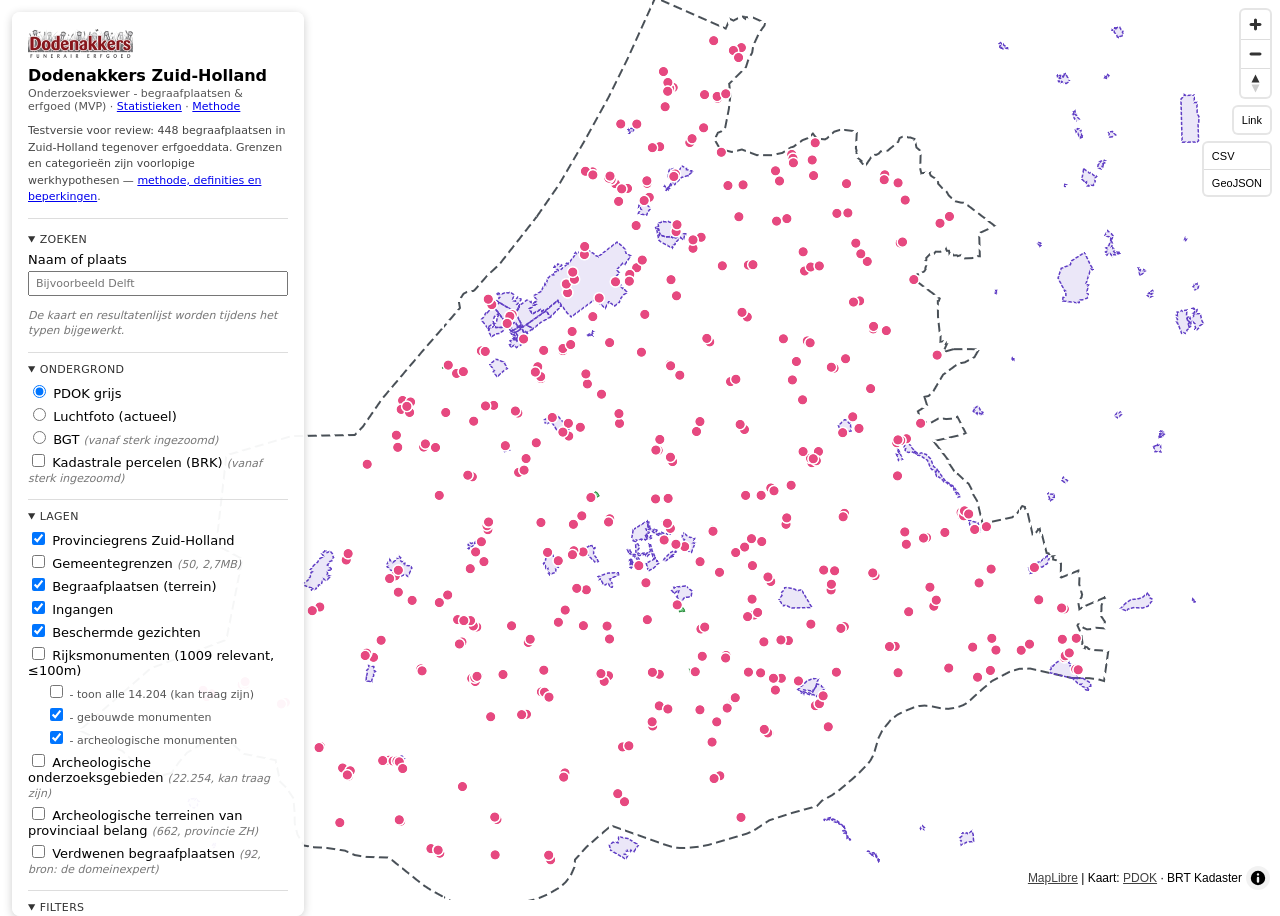
==== src/index.html @ ec0c5bc7 "feat: verbeter security en WCAG 2.1 voor beta" ====
<!DOCTYPE html>
<html lang="nl">
<head>
  <meta charset="utf-8" />
  <title>Dodenakkers Zuid-Holland - onderzoeksviewer</title>
  <meta name="viewport" content="width=device-width, initial-scale=1" />
  <link rel="icon" href="../images/Dodenakkers-logo-68015ff5.webp" type="image/webp" />
  <link rel="stylesheet" href="vendor/maplibre-gl/maplibre-gl.css" />
  <link rel="stylesheet" href="style.css" />
</head>
<body>
  <a class="skip-link" href="#panel">Ga naar het bedieningspaneel</a>
  <div id="map" aria-label="Kaart van begraafplaatsen in Zuid-Holland"></div>

  <button id="panel-toggle" type="button" aria-label="Paneel sluiten" aria-expanded="true">&times;</button>

  <main id="panel" tabindex="-1">
    <div class="brand">
      <img src="../images/Dodenakkers-logo-68015ff5.webp" alt="Dodenakkers" class="logo" />
    </div>
    <h1>Dodenakkers Zuid-Holland</h1>
    <p class="subtitle">Onderzoeksviewer - begraafplaatsen &amp; erfgoed (MVP) &middot; <a href="statistieken.html">Statistieken</a> &middot; <a href="methode.html">Methode</a></p>
    <p class="intro">
      Testversie voor review: 448 begraafplaatsen in Zuid-Holland tegenover erfgoeddata.
      Grenzen en categorieën zijn voorlopige werkhypothesen &mdash;
      <a href="methode.html">methode, definities en beperkingen</a>.
    </p>

    <details class="panel-section" open>
      <summary>Zoeken</summary>
      <label for="search-naam-plaats">Naam of plaats</label>
      <input type="search" id="search-naam-plaats" placeholder="Bijvoorbeeld Delft" aria-describedby="search-help search-count" />
      <p class="hint" id="search-help">De kaart en resultatenlijst worden tijdens het typen bijgewerkt.</p>
      <p class="hint" id="search-count" aria-live="polite" aria-atomic="true"></p>
    </details>

    <details class="panel-section" open>
      <summary>Ondergrond</summary>
      <label><input type="radio" name="basemap" value="grijs" checked /> PDOK grijs</label>
      <label><input type="radio" name="basemap" value="luchtfoto" /> Luchtfoto (actueel)</label>
      <label><input type="radio" name="basemap" value="bgt" /> BGT <span class="hint">(vanaf sterk ingezoomd)</span></label>
      <label><input type="checkbox" id="toggle-brk-percelen" /> Kadastrale percelen (BRK) <span class="hint">(vanaf sterk ingezoomd)</span></label>
    </details>

    <details class="panel-section" open>
      <summary>Lagen</summary>
      <label><input type="checkbox" id="toggle-provinciegrens" checked /> Provinciegrens Zuid-Holland</label>
      <label><input type="checkbox" id="toggle-gemeentegrenzen" /> Gemeentegrenzen <span class="hint">(50, 2,7MB)</span></label>
      <label><input type="checkbox" id="toggle-terrein" checked /> Begraafplaatsen (terrein)</label>
      <label><input type="checkbox" id="toggle-ingangen" checked /> Ingangen</label>
      <label><input type="checkbox" id="toggle-gezichten" checked /> Beschermde gezichten</label>
      <label><input type="checkbox" id="toggle-monumenten" /> Rijksmonumenten <span id="monumenten-count">(relevant)</span></label>
      <label class="sub"><input type="checkbox" id="toggle-monumenten-alle" /> - toon alle 14.204 (kan traag zijn)</label>
      <label class="sub"><input type="checkbox" id="toggle-monumenten-gebouwd" checked /> - gebouwde monumenten</label>
      <label class="sub"><input type="checkbox" id="toggle-monumenten-archeologisch" checked /> - archeologische monumenten</label>
      <label><input type="checkbox" id="toggle-onderzoeksgebieden" /> Archeologische onderzoeksgebieden <span class="hint">(22.254, kan traag zijn)</span></label>
      <label><input type="checkbox" id="toggle-chs-archeologie" /> Archeologische terreinen van provinciaal belang <span class="hint">(662, provincie ZH)</span></label>
      <label><input type="checkbox" id="toggle-verdwenen" /> Verdwenen begraafplaatsen <span class="hint">(92, bron: de domeinexpert)</span></label>
    </details>

    <details class="panel-section" open>
      <summary>Filters</summary>
      <p class="filter-summary" id="filter-summary" aria-live="polite" aria-atomic="true"></p>
      <button type="button" id="filter-reset">Wis filters</button>

      <h3 class="filter-group-heading">Status <span class="hint">(meerdere aanvinken toont ze samen)</span></h3>
      <label><input type="checkbox" id="filter-niet-geruimd" /> Niet-geruimd <span class="count" id="count-filter-niet-geruimd"></span></label>
      <label><input type="checkbox" id="filter-geruimd" /> Geruimd <span class="count" id="count-filter-geruimd"></span></label>

      <h3 class="filter-group-heading">Erfgoedrelatie <span class="hint">(meerdere aanvinken versmalt de selectie)</span></h3>
      <label><input type="checkbox" id="filter-gezicht" /> Binnen/overlapt beschermd gezicht <span class="count" id="count-filter-gezicht"></span></label>
      <label><input type="checkbox" id="filter-archeologie" /> Overlapt archeologisch rijksmonument <span class="count" id="count-filter-archeologie"></span></label>
      <label><input type="checkbox" id="filter-rijksmonument" /> Rijksmonument op/nabij terrein <span class="count" id="count-filter-rijksmonument"></span></label>
      <div class="threshold-row">
        <input type="range" id="rm-threshold" min="0" max="2" step="1" value="2" aria-label="Drempelafstand rijksmonument-filter" />
        <span id="rm-threshold-label">&le;100m</span>
      </div>
      <p class="hint threshold-hint">"Annex (grenst aan)" betekent grenscontact, ongeacht deze drempel &mdash; de drempel bepaalt alleen tot hoever losstaande (niet-rakende) monumenten worden meegeteld.</p>
    </details>

    <details class="panel-section">
      <summary>Rijksmonument: oorspr. functie</summary>
      <label for="functie-search">Zoek oorspronkelijke functie</label>
      <input type="search" id="functie-search" placeholder="Bijvoorbeeld kerk of hek" />
      <label for="functie-select">Oorspronkelijke functies</label>
      <select id="functie-select" multiple size="8" aria-describedby="functie-help"></select>
      <p class="hint" id="functie-help">Je kunt meer opties kiezen met Ctrl of Command.</p>
      <button type="button" id="functie-clear">Wis selectie</button>
    </details>

    <details class="panel-section" id="toegankelijke-resultaten">
      <summary>Resultatenlijst</summary>
      <p class="hint">Toetsenbordalternatief voor de objecten op de kaart. De lijst volgt jouw zoekopdracht en filters.</p>
      <ol id="resultatenlijst"></ol>
    </details>

    <details class="panel-section">
      <summary>Legenda</summary>
      <div class="legend-item" data-layer="toggle-provinciegrens"><span class="swatch outline swatch-provincie"></span> Provinciegrens Zuid-Holland</div>
      <div class="legend-item" data-layer="toggle-gemeentegrenzen"><span class="swatch outline swatch-gemeente"></span> Gemeentegrenzen</div>
      <div class="legend-item" data-layer="toggle-terrein"><span class="swatch swatch-niet-geruimd"></span> Niet-geruimd</div>
      <div class="legend-item" data-layer="toggle-terrein"><span class="swatch swatch-geruimd"></span> Geruimd</div>
      <div class="legend-item" data-layer="toggle-ingangen"><span class="swatch dot swatch-ingang"></span> Ingang</div>
      <div class="legend-item" data-layer="toggle-gezichten"><span class="swatch outline swatch-gezicht"></span> Beschermd gezicht</div>
      <div class="legend-item" data-layer="toggle-monumenten-gebouwd" data-parent="toggle-monumenten"><span class="swatch dot swatch-monument-gebouwd"></span> Rijksmonument (gebouwd, punt)</div>
      <div class="legend-item" data-layer="toggle-monumenten-archeologisch" data-parent="toggle-monumenten"><span class="swatch swatch-monument-archeologisch"></span> Rijksmonument (archeologisch, vlak/punt)</div>
      <div class="legend-item" data-layer="toggle-onderzoeksgebieden"><span class="swatch swatch-onderzoeksgebied"></span> Archeologisch onderzoeksgebied</div>
      <div class="legend-item" data-layer="toggle-chs-archeologie"><span class="swatch swatch-chs"></span> Archeologisch terrein van provinciaal belang</div>
      <div class="legend-item" data-layer="toggle-verdwenen"><span class="swatch dot swatch-verdwenen"></span> Verdwenen begraafplaats</div>
      <p class="hint">Vervaagde items staan uit &mdash; vink de bijbehorende laag aan onder "Lagen" om ze te tonen.</p>
      <p class="hint">BGT en kadastrale percelen (BRK) tonen pas beeld vanaf sterk ingezoomd (straat-/pandniveau) &mdash; op provincie- of stadsschaal geeft PDOK daar bewust een lege tegel voor terug, geen storing.</p>
    </details>

    <p id="status" role="status" aria-live="polite" aria-atomic="true">Data laden…</p>
  </main>

  <script src="vendor/maplibre-gl/maplibre-gl.js"></script>
  <script src="app.js"></script>
</body>
</html>
---- src/vendor/maplibre-gl/maplibre-gl.css ----
.maplibregl-map{font:12px/20px Helvetica Neue,Arial,Helvetica,sans-serif;overflow:hidden;position:relative;-webkit-tap-highlight-color:rgb(0 0 0/0)}.maplibregl-canvas{left:0;position:absolute;top:0}.maplibregl-map:fullscreen{height:100%;width:100%}.maplibregl-ctrl-group button.maplibregl-ctrl-compass{touch-action:none}.maplibregl-canvas-container.maplibregl-interactive,.maplibregl-ctrl-group button.maplibregl-ctrl-compass{cursor:grab;-webkit-user-select:none;-moz-user-select:none;user-select:none}.maplibregl-canvas-container.maplibregl-interactive.maplibregl-track-pointer{cursor:pointer}.maplibregl-canvas-container.maplibregl-interactive:active,.maplibregl-ctrl-group button.maplibregl-ctrl-compass:active{cursor:grabbing}.maplibregl-canvas-container.maplibregl-touch-zoom-rotate,.maplibregl-canvas-container.maplibregl-touch-zoom-rotate .maplibregl-canvas{touch-action:pan-x pan-y}.maplibregl-canvas-container.maplibregl-touch-drag-pan,.maplibregl-canvas-container.maplibregl-touch-drag-pan .maplibregl-canvas{touch-action:pinch-zoom}.maplibregl-canvas-container.maplibregl-touch-zoom-rotate.maplibregl-touch-drag-pan,.maplibregl-canvas-container.maplibregl-touch-zoom-rotate.maplibregl-touch-drag-pan .maplibregl-canvas{touch-action:none}.maplibregl-canvas-container.maplibregl-touch-drag-pan.maplibregl-cooperative-gestures,.maplibregl-canvas-container.maplibregl-touch-drag-pan.maplibregl-cooperative-gestures .maplibregl-canvas{touch-action:pan-x pan-y}.maplibregl-ctrl-bottom-left,.maplibregl-ctrl-bottom-right,.maplibregl-ctrl-top-left,.maplibregl-ctrl-top-right{pointer-events:none;position:absolute;z-index:2}.maplibregl-ctrl-top-left{left:0;top:0}.maplibregl-ctrl-top-right{right:0;top:0}.maplibregl-ctrl-bottom-left{bottom:0;left:0}.maplibregl-ctrl-bottom-right{bottom:0;right:0}.maplibregl-ctrl{clear:both;pointer-events:auto;transform:translate(0)}.maplibregl-ctrl-top-left .maplibregl-ctrl{float:left;margin:10px 0 0 10px}.maplibregl-ctrl-top-right .maplibregl-ctrl{float:right;margin:10px 10px 0 0}.maplibregl-ctrl-bottom-left .maplibregl-ctrl{float:left;margin:0 0 10px 10px}.maplibregl-ctrl-bottom-right .maplibregl-ctrl{float:right;margin:0 10px 10px 0}.maplibregl-ctrl-group{background:#fff;border-radius:4px}.maplibregl-ctrl-group:not(:empty){box-shadow:0 0 0 2px rgba(0,0,0,.1)}@media (forced-colors:active){.maplibregl-ctrl-group:not(:empty){box-shadow:0 0 0 2px ButtonText}}.maplibregl-ctrl-group button{background-color:transparent;border:0;box-sizing:border-box;cursor:pointer;display:block;height:29px;outline:none;padding:0;width:29px}.maplibregl-ctrl-group button+button{border-top:1px solid #ddd}.maplibregl-ctrl button .maplibregl-ctrl-icon{background-position:50%;background-repeat:no-repeat;display:block;height:100%;width:100%}@media (forced-colors:active){.maplibregl-ctrl-icon{background-color:transparent}.maplibregl-ctrl-group button+button{border-top:1px solid ButtonText}}.maplibregl-ctrl button::-moz-focus-inner{border:0;padding:0}.maplibregl-ctrl-attrib-button:focus,.maplibregl-ctrl-group button:focus{box-shadow:0 0 2px 2px #0096ff}.maplibregl-ctrl button:disabled{cursor:not-allowed}.maplibregl-ctrl button:disabled .maplibregl-ctrl-icon{opacity:.25}.maplibregl-ctrl button:not(:disabled):hover{background-color:rgb(0 0 0/5%)}.maplibregl-ctrl-group button:focus:focus-visible{box-shadow:0 0 2px 2px #0096ff}.maplibregl-ctrl-group button:focus:not(:focus-visible){box-shadow:none}.maplibregl-ctrl-group button:focus:first-child{border-radius:4px 4px 0 0}.maplibregl-ctrl-group button:focus:last-child{border-radius:0 0 4px 4px}.maplibregl-ctrl-group button:focus:only-child{border-radius:inherit}.maplibregl-ctrl button.maplibregl-ctrl-zoom-out .maplibregl-ctrl-icon{background-image:url("data:image/svg+xml;charset=utf-8,%3Csvg xmlns='http://www.w3.org/2000/svg' width='29' height='29' fill='%23333' viewBox='0 0 29 29'%3E%3Cpath d='M10 13c-.75 0-1.5.75-1.5 1.5S9.25 16 10 16h9c.75 0 1.5-.75 1.5-1.5S19.75 13 19 13z'/%3E%3C/svg%3E")}.maplibregl-ctrl button.maplibregl-ctrl-zoom-in .maplibregl-ctrl-icon{background-image:url("data:image/svg+xml;charset=utf-8,%3Csvg xmlns='http://www.w3.org/2000/svg' width='29' height='29' fill='%23333' viewBox='0 0 29 29'%3E%3Cpath d='M14.5 8.5c-.75 0-1.5.75-1.5 1.5v3h-3c-.75 0-1.5.75-1.5 1.5S9.25 16 10 16h3v3c0 .75.75 1.5 1.5 1.5S16 19.75 16 19v-3h3c.75 0 1.5-.75 1.5-1.5S19.75 13 19 13h-3v-3c0-.75-.75-1.5-1.5-1.5'/%3E%3C/svg%3E")}@media (forced-colors:active){.maplibregl-ctrl button.maplibregl-ctrl-zoom-out .maplibregl-ctrl-icon{background-image:url("data:image/svg+xml;charset=utf-8,%3Csvg xmlns='http://www.w3.org/2000/svg' width='29' height='29' fill='%23fff' viewBox='0 0 29 29'%3E%3Cpath d='M10 13c-.75 0-1.5.75-1.5 1.5S9.25 16 10 16h9c.75 0 1.5-.75 1.5-1.5S19.75 13 19 13z'/%3E%3C/svg%3E")}.maplibregl-ctrl button.maplibregl-ctrl-zoom-in .maplibregl-ctrl-icon{background-image:url("data:image/svg+xml;charset=utf-8,%3Csvg xmlns='http://www.w3.org/2000/svg' width='29' height='29' fill='%23fff' viewBox='0 0 29 29'%3E%3Cpath d='M14.5 8.5c-.75 0-1.5.75-1.5 1.5v3h-3c-.75 0-1.5.75-1.5 1.5S9.25 16 10 16h3v3c0 .75.75 1.5 1.5 1.5S16 19.75 16 19v-3h3c.75 0 1.5-.75 1.5-1.5S19.75 13 19 13h-3v-3c0-.75-.75-1.5-1.5-1.5'/%3E%3C/svg%3E")}}@media (forced-colors:active) and (prefers-color-scheme:light){.maplibregl-ctrl button.maplibregl-ctrl-zoom-out .maplibregl-ctrl-icon{background-image:url("data:image/svg+xml;charset=utf-8,%3Csvg xmlns='http://www.w3.org/2000/svg' width='29' height='29' viewBox='0 0 29 29'%3E%3Cpath d='M10 13c-.75 0-1.5.75-1.5 1.5S9.25 16 10 16h9c.75 0 1.5-.75 1.5-1.5S19.75 13 19 13z'/%3E%3C/svg%3E")}.maplibregl-ctrl button.maplibregl-ctrl-zoom-in .maplibregl-ctrl-icon{background-image:url("data:image/svg+xml;charset=utf-8,%3Csvg xmlns='http://www.w3.org/2000/svg' width='29' height='29' viewBox='0 0 29 29'%3E%3Cpath d='M14.5 8.5c-.75 0-1.5.75-1.5 1.5v3h-3c-.75 0-1.5.75-1.5 1.5S9.25 16 10 16h3v3c0 .75.75 1.5 1.5 1.5S16 19.75 16 19v-3h3c.75 0 1.5-.75 1.5-1.5S19.75 13 19 13h-3v-3c0-.75-.75-1.5-1.5-1.5'/%3E%3C/svg%3E")}}.maplibregl-ctrl button.maplibregl-ctrl-fullscreen .maplibregl-ctrl-icon{background-image:url("data:image/svg+xml;charset=utf-8,%3Csvg xmlns='http://www.w3.org/2000/svg' width='29' height='29' fill='%23333' viewBox='0 0 29 29'%3E%3Cpath d='M24 16v5.5c0 1.75-.75 2.5-2.5 2.5H16v-1l3-1.5-4-5.5 1-1 5.5 4 1.5-3zM6 16l1.5 3 5.5-4 1 1-4 5.5 3 1.5v1H7.5C5.75 24 5 23.25 5 21.5V16zm7-11v1l-3 1.5 4 5.5-1 1-5.5-4L6 13H5V7.5C5 5.75 5.75 5 7.5 5zm11 2.5c0-1.75-.75-2.5-2.5-2.5H16v1l3 1.5-4 5.5 1 1 5.5-4 1.5 3h1z'/%3E%3C/svg%3E")}.maplibregl-ctrl button.maplibregl-ctrl-shrink .maplibregl-ctrl-icon{background-image:url("data:image/svg+xml;charset=utf-8,%3Csvg xmlns='http://www.w3.org/2000/svg' width='29' height='29' viewBox='0 0 29 29'%3E%3Cpath d='M18.5 16c-1.75 0-2.5.75-2.5 2.5V24h1l1.5-3 5.5 4 1-1-4-5.5 3-1.5v-1zM13 18.5c0-1.75-.75-2.5-2.5-2.5H5v1l3 1.5L4 24l1 1 5.5-4 1.5 3h1zm3-8c0 1.75.75 2.5 2.5 2.5H24v-1l-3-1.5L25 5l-1-1-5.5 4L17 5h-1zM10.5 13c1.75 0 2.5-.75 2.5-2.5V5h-1l-1.5 3L5 4 4 5l4 5.5L5 12v1z'/%3E%3C/svg%3E")}@media (forced-colors:active){.maplibregl-ctrl button.maplibregl-ctrl-fullscreen .maplibregl-ctrl-icon{background-image:url("data:image/svg+xml;charset=utf-8,%3Csvg xmlns='http://www.w3.org/2000/svg' width='29' height='29' fill='%23fff' viewBox='0 0 29 29'%3E%3Cpath d='M24 16v5.5c0 1.75-.75 2.5-2.5 2.5H16v-1l3-1.5-4-5.5 1-1 5.5 4 1.5-3zM6 16l1.5 3 5.5-4 1 1-4 5.5 3 1.5v1H7.5C5.75 24 5 23.25 5 21.5V16zm7-11v1l-3 1.5 4 5.5-1 1-5.5-4L6 13H5V7.5C5 5.75 5.75 5 7.5 5zm11 2.5c0-1.75-.75-2.5-2.5-2.5H16v1l3 1.5-4 5.5 1 1 5.5-4 1.5 3h1z'/%3E%3C/svg%3E")}.maplibregl-ctrl button.maplibregl-ctrl-shrink .maplibregl-ctrl-icon{background-image:url("data:image/svg+xml;charset=utf-8,%3Csvg xmlns='http://www.w3.org/2000/svg' width='29' height='29' fill='%23fff' viewBox='0 0 29 29'%3E%3Cpath d='M18.5 16c-1.75 0-2.5.75-2.5 2.5V24h1l1.5-3 5.5 4 1-1-4-5.5 3-1.5v-1zM13 18.5c0-1.75-.75-2.5-2.5-2.5H5v1l3 1.5L4 24l1 1 5.5-4 1.5 3h1zm3-8c0 1.75.75 2.5 2.5 2.5H24v-1l-3-1.5L25 5l-1-1-5.5 4L17 5h-1zM10.5 13c1.75 0 2.5-.75 2.5-2.5V5h-1l-1.5 3L5 4 4 5l4 5.5L5 12v1z'/%3E%3C/svg%3E")}}@media (forced-colors:active) and (prefers-color-scheme:light){.maplibregl-ctrl button.maplibregl-ctrl-fullscreen .maplibregl-ctrl-icon{background-image:url("data:image/svg+xml;charset=utf-8,%3Csvg xmlns='http://www.w3.org/2000/svg' width='29' height='29' viewBox='0 0 29 29'%3E%3Cpath d='M24 16v5.5c0 1.75-.75 2.5-2.5 2.5H16v-1l3-1.5-4-5.5 1-1 5.5 4 1.5-3zM6 16l1.5 3 5.5-4 1 1-4 5.5 3 1.5v1H7.5C5.75 24 5 23.25 5 21.5V16zm7-11v1l-3 1.5 4 5.5-1 1-5.5-4L6 13H5V7.5C5 5.75 5.75 5 7.5 5zm11 2.5c0-1.75-.75-2.5-2.5-2.5H16v1l3 1.5-4 5.5 1 1 5.5-4 1.5 3h1z'/%3E%3C/svg%3E")}.maplibregl-ctrl button.maplibregl-ctrl-shrink .maplibregl-ctrl-icon{background-image:url("data:image/svg+xml;charset=utf-8,%3Csvg xmlns='http://www.w3.org/2000/svg' width='29' height='29' viewBox='0 0 29 29'%3E%3Cpath d='M18.5 16c-1.75 0-2.5.75-2.5 2.5V24h1l1.5-3 5.5 4 1-1-4-5.5 3-1.5v-1zM13 18.5c0-1.75-.75-2.5-2.5-2.5H5v1l3 1.5L4 24l1 1 5.5-4 1.5 3h1zm3-8c0 1.75.75 2.5 2.5 2.5H24v-1l-3-1.5L25 5l-1-1-5.5 4L17 5h-1zM10.5 13c1.75 0 2.5-.75 2.5-2.5V5h-1l-1.5 3L5 4 4 5l4 5.5L5 12v1z'/%3E%3C/svg%3E")}}.maplibregl-ctrl button.maplibregl-ctrl-compass .maplibregl-ctrl-icon{background-image:url("data:image/svg+xml;charset=utf-8,%3Csvg xmlns='http://www.w3.org/2000/svg' width='29' height='29' fill='%23333' viewBox='0 0 29 29'%3E%3Cpath d='m10.5 14 4-8 4 8z'/%3E%3Cpath fill='%23ccc' d='m10.5 16 4 8 4-8z'/%3E%3C/svg%3E")}@media (forced-colors:active){.maplibregl-ctrl button.maplibregl-ctrl-compass .maplibregl-ctrl-icon{background-image:url("data:image/svg+xml;charset=utf-8,%3Csvg xmlns='http://www.w3.org/2000/svg' width='29' height='29' fill='%23fff' viewBox='0 0 29 29'%3E%3Cpath d='m10.5 14 4-8 4 8z'/%3E%3Cpath fill='%23ccc' d='m10.5 16 4 8 4-8z'/%3E%3C/svg%3E")}}@media (forced-colors:active) and (prefers-color-scheme:light){.maplibregl-ctrl button.maplibregl-ctrl-compass .maplibregl-ctrl-icon{background-image:url("data:image/svg+xml;charset=utf-8,%3Csvg xmlns='http://www.w3.org/2000/svg' width='29' height='29' viewBox='0 0 29 29'%3E%3Cpath d='m10.5 14 4-8 4 8z'/%3E%3Cpath fill='%23ccc' d='m10.5 16 4 8 4-8z'/%3E%3C/svg%3E")}}.maplibregl-ctrl button.maplibregl-ctrl-terrain .maplibregl-ctrl-icon{background-image:url("data:image/svg+xml;charset=utf-8,%3Csvg xmlns='http://www.w3.org/2000/svg' width='22' height='22' fill='%23333' viewBox='0 0 22 22'%3E%3Cpath d='m1.754 13.406 4.453-4.851 3.09 3.09 3.281 3.277.969-.969-3.309-3.312 3.844-4.121 6.148 6.886h1.082v-.855l-7.207-8.07-4.84 5.187L6.169 6.57l-5.48 5.965v.871ZM.688 16.844h20.625v1.375H.688Zm0 0'/%3E%3C/svg%3E")}.maplibregl-ctrl button.maplibregl-ctrl-terrain-enabled .maplibregl-ctrl-icon{background-image:url("data:image/svg+xml;charset=utf-8,%3Csvg xmlns='http://www.w3.org/2000/svg' width='22' height='22' fill='%2333b5e5' viewBox='0 0 22 22'%3E%3Cpath d='m1.754 13.406 4.453-4.851 3.09 3.09 3.281 3.277.969-.969-3.309-3.312 3.844-4.121 6.148 6.886h1.082v-.855l-7.207-8.07-4.84 5.187L6.169 6.57l-5.48 5.965v.871ZM.688 16.844h20.625v1.375H.688Zm0 0'/%3E%3C/svg%3E")}.maplibregl-ctrl button.maplibregl-ctrl-geolocate .maplibregl-ctrl-icon{background-image:url("data:image/svg+xml;charset=utf-8,%3Csvg xmlns='http://www.w3.org/2000/svg' width='29' height='29' fill='%23333' viewBox='0 0 20 20'%3E%3Cpath d='M10 4C9 4 9 5 9 5v.1A5 5 0 0 0 5.1 9H5s-1 0-1 1 1 1 1 1h.1A5 5 0 0 0 9 14.9v.1s0 1 1 1 1-1 1-1v-.1a5 5 0 0 0 3.9-3.9h.1s1 0 1-1-1-1-1-1h-.1A5 5 0 0 0 11 5.1V5s0-1-1-1m0 2.5a3.5 3.5 0 1 1 0 7 3.5 3.5 0 1 1 0-7'/%3E%3Ccircle cx='10' cy='10' r='2'/%3E%3C/svg%3E")}.maplibregl-ctrl button.maplibregl-ctrl-geolocate:disabled .maplibregl-ctrl-icon{background-image:url("data:image/svg+xml;charset=utf-8,%3Csvg xmlns='http://www.w3.org/2000/svg' width='29' height='29' fill='%23aaa' viewBox='0 0 20 20'%3E%3Cpath d='M10 4C9 4 9 5 9 5v.1A5 5 0 0 0 5.1 9H5s-1 0-1 1 1 1 1 1h.1A5 5 0 0 0 9 14.9v.1s0 1 1 1 1-1 1-1v-.1a5 5 0 0 0 3.9-3.9h.1s1 0 1-1-1-1-1-1h-.1A5 5 0 0 0 11 5.1V5s0-1-1-1m0 2.5a3.5 3.5 0 1 1 0 7 3.5 3.5 0 1 1 0-7'/%3E%3Ccircle cx='10' cy='10' r='2'/%3E%3Cpath fill='red' d='m14 5 1 1-9 9-1-1z'/%3E%3C/svg%3E")}.maplibregl-ctrl button.maplibregl-ctrl-geolocate.maplibregl-ctrl-geolocate-active .maplibregl-ctrl-icon{background-image:url("data:image/svg+xml;charset=utf-8,%3Csvg xmlns='http://www.w3.org/2000/svg' width='29' height='29' fill='%2333b5e5' viewBox='0 0 20 20'%3E%3Cpath d='M10 4C9 4 9 5 9 5v.1A5 5 0 0 0 5.1 9H5s-1 0-1 1 1 1 1 1h.1A5 5 0 0 0 9 14.9v.1s0 1 1 1 1-1 1-1v-.1a5 5 0 0 0 3.9-3.9h.1s1 0 1-1-1-1-1-1h-.1A5 5 0 0 0 11 5.1V5s0-1-1-1m0 2.5a3.5 3.5 0 1 1 0 7 3.5 3.5 0 1 1 0-7'/%3E%3Ccircle cx='10' cy='10' r='2'/%3E%3C/svg%3E")}.maplibregl-ctrl button.maplibregl-ctrl-geolocate.maplibregl-ctrl-geolocate-active-error .maplibregl-ctrl-icon{background-image:url("data:image/svg+xml;charset=utf-8,%3Csvg xmlns='http://www.w3.org/2000/svg' width='29' height='29' fill='%23e58978' viewBox='0 0 20 20'%3E%3Cpath d='M10 4C9 4 9 5 9 5v.1A5 5 0 0 0 5.1 9H5s-1 0-1 1 1 1 1 1h.1A5 5 0 0 0 9 14.9v.1s0 1 1 1 1-1 1-1v-.1a5 5 0 0 0 3.9-3.9h.1s1 0 1-1-1-1-1-1h-.1A5 5 0 0 0 11 5.1V5s0-1-1-1m0 2.5a3.5 3.5 0 1 1 0 7 3.5 3.5 0 1 1 0-7'/%3E%3Ccircle cx='10' cy='10' r='2'/%3E%3C/svg%3E")}.maplibregl-ctrl button.maplibregl-ctrl-geolocate.maplibregl-ctrl-geolocate-background .maplibregl-ctrl-icon{background-image:url("data:image/svg+xml;charset=utf-8,%3Csvg xmlns='http://www.w3.org/2000/svg' width='29' height='29' fill='%2333b5e5' viewBox='0 0 20 20'%3E%3Cpath d='M10 4C9 4 9 5 9 5v.1A5 5 0 0 0 5.1 9H5s-1 0-1 1 1 1 1 1h.1A5 5 0 0 0 9 14.9v.1s0 1 1 1 1-1 1-1v-.1a5 5 0 0 0 3.9-3.9h.1s1 0 1-1-1-1-1-1h-.1A5 5 0 0 0 11 5.1V5s0-1-1-1m0 2.5a3.5 3.5 0 1 1 0 7 3.5 3.5 0 1 1 0-7'/%3E%3C/svg%3E")}.maplibregl-ctrl button.maplibregl-ctrl-geolocate.maplibregl-ctrl-geolocate-background-error .maplibregl-ctrl-icon{background-image:url("data:image/svg+xml;charset=utf-8,%3Csvg xmlns='http://www.w3.org/2000/svg' width='29' height='29' fill='%23e54e33' viewBox='0 0 20 20'%3E%3Cpath d='M10 4C9 4 9 5 9 5v.1A5 5 0 0 0 5.1 9H5s-1 0-1 1 1 1 1 1h.1A5 5 0 0 0 9 14.9v.1s0 1 1 1 1-1 1-1v-.1a5 5 0 0 0 3.9-3.9h.1s1 0 1-1-1-1-1-1h-.1A5 5 0 0 0 11 5.1V5s0-1-1-1m0 2.5a3.5 3.5 0 1 1 0 7 3.5 3.5 0 1 1 0-7'/%3E%3C/svg%3E")}.maplibregl-ctrl button.maplibregl-ctrl-geolocate.maplibregl-ctrl-geolocate-waiting .maplibregl-ctrl-icon{animation:maplibregl-spin 2s linear infinite}@media (forced-colors:active){.maplibregl-ctrl button.maplibregl-ctrl-geolocate .maplibregl-ctrl-icon{background-image:url("data:image/svg+xml;charset=utf-8,%3Csvg xmlns='http://www.w3.org/2000/svg' width='29' height='29' fill='%23fff' viewBox='0 0 20 20'%3E%3Cpath d='M10 4C9 4 9 5 9 5v.1A5 5 0 0 0 5.1 9H5s-1 0-1 1 1 1 1 1h.1A5 5 0 0 0 9 14.9v.1s0 1 1 1 1-1 1-1v-.1a5 5 0 0 0 3.9-3.9h.1s1 0 1-1-1-1-1-1h-.1A5 5 0 0 0 11 5.1V5s0-1-1-1m0 2.5a3.5 3.5 0 1 1 0 7 3.5 3.5 0 1 1 0-7'/%3E%3Ccircle cx='10' cy='10' r='2'/%3E%3C/svg%3E")}.maplibregl-ctrl button.maplibregl-ctrl-geolocate:disabled .maplibregl-ctrl-icon{background-image:url("data:image/svg+xml;charset=utf-8,%3Csvg xmlns='http://www.w3.org/2000/svg' width='29' height='29' fill='%23999' viewBox='0 0 20 20'%3E%3Cpath d='M10 4C9 4 9 5 9 5v.1A5 5 0 0 0 5.1 9H5s-1 0-1 1 1 1 1 1h.1A5 5 0 0 0 9 14.9v.1s0 1 1 1 1-1 1-1v-.1a5 5 0 0 0 3.9-3.9h.1s1 0 1-1-1-1-1-1h-.1A5 5 0 0 0 11 5.1V5s0-1-1-1m0 2.5a3.5 3.5 0 1 1 0 7 3.5 3.5 0 1 1 0-7'/%3E%3Ccircle cx='10' cy='10' r='2'/%3E%3Cpath fill='red' d='m14 5 1 1-9 9-1-1z'/%3E%3C/svg%3E")}.maplibregl-ctrl button.maplibregl-ctrl-geolocate.maplibregl-ctrl-geolocate-active .maplibregl-ctrl-icon{background-image:url("data:image/svg+xml;charset=utf-8,%3Csvg xmlns='http://www.w3.org/2000/svg' width='29' height='29' fill='%2333b5e5' viewBox='0 0 20 20'%3E%3Cpath d='M10 4C9 4 9 5 9 5v.1A5 5 0 0 0 5.1 9H5s-1 0-1 1 1 1 1 1h.1A5 5 0 0 0 9 14.9v.1s0 1 1 1 1-1 1-1v-.1a5 5 0 0 0 3.9-3.9h.1s1 0 1-1-1-1-1-1h-.1A5 5 0 0 0 11 5.1V5s0-1-1-1m0 2.5a3.5 3.5 0 1 1 0 7 3.5 3.5 0 1 1 0-7'/%3E%3Ccircle cx='10' cy='10' r='2'/%3E%3C/svg%3E")}.maplibregl-ctrl button.maplibregl-ctrl-geolocate.maplibregl-ctrl-geolocate-active-error .maplibregl-ctrl-icon{background-image:url("data:image/svg+xml;charset=utf-8,%3Csvg xmlns='http://www.w3.org/2000/svg' width='29' height='29' fill='%23e58978' viewBox='0 0 20 20'%3E%3Cpath d='M10 4C9 4 9 5 9 5v.1A5 5 0 0 0 5.1 9H5s-1 0-1 1 1 1 1 1h.1A5 5 0 0 0 9 14.9v.1s0 1 1 1 1-1 1-1v-.1a5 5 0 0 0 3.9-3.9h.1s1 0 1-1-1-1-1-1h-.1A5 5 0 0 0 11 5.1V5s0-1-1-1m0 2.5a3.5 3.5 0 1 1 0 7 3.5 3.5 0 1 1 0-7'/%3E%3Ccircle cx='10' cy='10' r='2'/%3E%3C/svg%3E")}.maplibregl-ctrl button.maplibregl-ctrl-geolocate.maplibregl-ctrl-geolocate-background .maplibregl-ctrl-icon{background-image:url("data:image/svg+xml;charset=utf-8,%3Csvg xmlns='http://www.w3.org/2000/svg' width='29' height='29' fill='%2333b5e5' viewBox='0 0 20 20'%3E%3Cpath d='M10 4C9 4 9 5 9 5v.1A5 5 0 0 0 5.1 9H5s-1 0-1 1 1 1 1 1h.1A5 5 0 0 0 9 14.9v.1s0 1 1 1 1-1 1-1v-.1a5 5 0 0 0 3.9-3.9h.1s1 0 1-1-1-1-1-1h-.1A5 5 0 0 0 11 5.1V5s0-1-1-1m0 2.5a3.5 3.5 0 1 1 0 7 3.5 3.5 0 1 1 0-7'/%3E%3C/svg%3E")}.maplibregl-ctrl button.maplibregl-ctrl-geolocate.maplibregl-ctrl-geolocate-background-error .maplibregl-ctrl-icon{background-image:url("data:image/svg+xml;charset=utf-8,%3Csvg xmlns='http://www.w3.org/2000/svg' width='29' height='29' fill='%23e54e33' viewBox='0 0 20 20'%3E%3Cpath d='M10 4C9 4 9 5 9 5v.1A5 5 0 0 0 5.1 9H5s-1 0-1 1 1 1 1 1h.1A5 5 0 0 0 9 14.9v.1s0 1 1 1 1-1 1-1v-.1a5 5 0 0 0 3.9-3.9h.1s1 0 1-1-1-1-1-1h-.1A5 5 0 0 0 11 5.1V5s0-1-1-1m0 2.5a3.5 3.5 0 1 1 0 7 3.5 3.5 0 1 1 0-7'/%3E%3C/svg%3E")}}@media (forced-colors:active) and (prefers-color-scheme:light){.maplibregl-ctrl button.maplibregl-ctrl-geolocate .maplibregl-ctrl-icon{background-image:url("data:image/svg+xml;charset=utf-8,%3Csvg xmlns='http://www.w3.org/2000/svg' width='29' height='29' viewBox='0 0 20 20'%3E%3Cpath d='M10 4C9 4 9 5 9 5v.1A5 5 0 0 0 5.1 9H5s-1 0-1 1 1 1 1 1h.1A5 5 0 0 0 9 14.9v.1s0 1 1 1 1-1 1-1v-.1a5 5 0 0 0 3.9-3.9h.1s1 0 1-1-1-1-1-1h-.1A5 5 0 0 0 11 5.1V5s0-1-1-1m0 2.5a3.5 3.5 0 1 1 0 7 3.5 3.5 0 1 1 0-7'/%3E%3Ccircle cx='10' cy='10' r='2'/%3E%3C/svg%3E")}.maplibregl-ctrl button.maplibregl-ctrl-geolocate:disabled .maplibregl-ctrl-icon{background-image:url("data:image/svg+xml;charset=utf-8,%3Csvg xmlns='http://www.w3.org/2000/svg' width='29' height='29' fill='%23666' viewBox='0 0 20 20'%3E%3Cpath d='M10 4C9 4 9 5 9 5v.1A5 5 0 0 0 5.1 9H5s-1 0-1 1 1 1 1 1h.1A5 5 0 0 0 9 14.9v.1s0 1 1 1 1-1 1-1v-.1a5 5 0 0 0 3.9-3.9h.1s1 0 1-1-1-1-1-1h-.1A5 5 0 0 0 11 5.1V5s0-1-1-1m0 2.5a3.5 3.5 0 1 1 0 7 3.5 3.5 0 1 1 0-7'/%3E%3Ccircle cx='10' cy='10' r='2'/%3E%3Cpath fill='red' d='m14 5 1 1-9 9-1-1z'/%3E%3C/svg%3E")}}@keyframes maplibregl-spin{0%{transform:rotate(0deg)}to{transform:rotate(1turn)}}a.maplibregl-ctrl-logo{background-image:url("data:image/svg+xml;charset=utf-8,%3Csvg xmlns='http://www.w3.org/2000/svg' width='88' height='23' fill='none'%3E%3Cpath fill='%23000' fill-opacity='.4' fill-rule='evenodd' d='M17.408 16.796h-1.827l2.501-12.095h.198l3.324 6.533.988 2.19.988-2.19 3.258-6.533h.181l2.6 12.095h-1.81l-1.218-5.644-.362-1.71-.658 1.71-2.929 5.644h-.098l-2.914-5.644-.757-1.71-.345 1.71zm1.958-3.42-.726 3.663a1.255 1.255 0 0 1-1.232 1.011h-1.827a1.255 1.255 0 0 1-1.229-1.509l2.501-12.095a1.255 1.255 0 0 1 1.23-1.001h.197a1.25 1.25 0 0 1 1.12.685l3.19 6.273 3.125-6.263a1.25 1.25 0 0 1 1.123-.695h.181a1.255 1.255 0 0 1 1.227.991l1.443 6.71a5 5 0 0 1 .314-.787l.009-.016a4.6 4.6 0 0 1 1.777-1.887c.782-.46 1.668-.667 2.611-.667a4.6 4.6 0 0 1 1.7.32l.306.134c.21-.16.474-.256.759-.256h1.694a1.255 1.255 0 0 1 1.212.925 1.255 1.255 0 0 1 1.212-.925h1.711c.284 0 .545.094.755.252.613-.3 1.312-.45 2.075-.45 1.356 0 2.557.445 3.482 1.4q.47.48.763 1.064V4.701a1.255 1.255 0 0 1 1.255-1.255h1.86A1.255 1.255 0 0 1 54.44 4.7v9.194h2.217c.19 0 .37.043.532.118v-4.77c0-.356.147-.678.385-.906a2.42 2.42 0 0 1-.682-1.71c0-.665.267-1.253.735-1.7a2.45 2.45 0 0 1 1.722-.674 2.43 2.43 0 0 1 1.705.675q.318.302.504.683V4.7a1.255 1.255 0 0 1 1.255-1.255h1.744A1.255 1.255 0 0 1 65.812 4.7v3.335a4.8 4.8 0 0 1 1.526-.246c.938 0 1.817.214 2.59.69a4.47 4.47 0 0 1 1.67 1.743v-.98a1.255 1.255 0 0 1 1.256-1.256h1.777c.233 0 .451.064.639.174a3.4 3.4 0 0 1 1.567-.372c.346 0 .861.02 1.285.232a1.25 1.25 0 0 1 .689 1.004 4.7 4.7 0 0 1 .853-.588c.795-.44 1.675-.647 2.61-.647 1.385 0 2.65.39 3.525 1.396.836.938 1.168 2.173 1.168 3.528q-.001.515-.056 1.051a1.255 1.255 0 0 1-.947 1.09l.408.952a1.255 1.255 0 0 1-.477 1.552c-.418.268-.92.463-1.458.612-.613.171-1.304.244-2.049.244-1.06 0-2.043-.207-2.886-.698l-.015-.008c-.798-.48-1.419-1.135-1.818-1.963l-.004-.008a5.8 5.8 0 0 1-.548-2.512q0-.429.053-.843a1.3 1.3 0 0 1-.333-.086l-.166-.004c-.223 0-.426.062-.643.228-.03.024-.142.139-.142.59v3.883a1.255 1.255 0 0 1-1.256 1.256h-1.777a1.255 1.255 0 0 1-1.256-1.256V15.69l-.032.057a4.8 4.8 0 0 1-1.86 1.833 5.04 5.04 0 0 1-2.484.634 4.5 4.5 0 0 1-1.935-.424 1.25 1.25 0 0 1-.764.258h-1.71a1.255 1.255 0 0 1-1.256-1.255V7.687a2.4 2.4 0 0 1-.428.625c.253.23.412.561.412.93v7.553a1.255 1.255 0 0 1-1.256 1.255h-1.843a1.25 1.25 0 0 1-.894-.373c-.228.23-.544.373-.894.373H51.32a1.255 1.255 0 0 1-1.256-1.255v-1.251l-.061.117a4.7 4.7 0 0 1-1.782 1.884 4.77 4.77 0 0 1-2.485.67 5.6 5.6 0 0 1-1.485-.188l.009 2.764a1.255 1.255 0 0 1-1.255 1.259h-1.729a1.255 1.255 0 0 1-1.255-1.255v-3.537a1.255 1.255 0 0 1-1.167.793h-1.679a1.25 1.25 0 0 1-.77-.263 4.5 4.5 0 0 1-1.945.429c-.885 0-1.724-.21-2.495-.632l-.017-.01a5 5 0 0 1-1.081-.836 1.255 1.255 0 0 1-1.254 1.312h-1.81a1.255 1.255 0 0 1-1.228-.99l-.782-3.625-2.044 3.939a1.25 1.25 0 0 1-1.115.676h-.098a1.25 1.25 0 0 1-1.116-.68l-2.061-3.994zM35.92 16.63l.207-.114.223-.15q.493-.356.735-.785l.061-.118.033 1.332h1.678V9.242h-1.694l-.033 1.267q-.133-.329-.526-.658l-.032-.028a3.2 3.2 0 0 0-.668-.428l-.27-.12a3.3 3.3 0 0 0-1.235-.23q-1.136-.001-1.974.493a3.36 3.36 0 0 0-1.3 1.382q-.445.89-.444 2.074 0 1.2.51 2.107a3.8 3.8 0 0 0 1.382 1.381 3.9 3.9 0 0 0 1.893.477q.795 0 1.455-.33zm-2.789-5.38q-.576.675-.575 1.762 0 1.102.559 1.794.576.675 1.645.675a2.25 2.25 0 0 0 .934-.19 2.2 2.2 0 0 0 .468-.29l.178-.161a2.2 2.2 0 0 0 .397-.561q.244-.5.244-1.15v-.115q0-.708-.296-1.267l-.043-.077a2.2 2.2 0 0 0-.633-.709l-.13-.086-.047-.028a2.1 2.1 0 0 0-1.073-.285q-1.052 0-1.629.692zm2.316 2.706c.163-.17.28-.407.28-.83v-.114c0-.292-.06-.508-.15-.68a.96.96 0 0 0-.353-.389.85.85 0 0 0-.464-.127c-.4 0-.56.114-.664.239l-.01.012c-.148.174-.275.45-.275.945 0 .506.122.801.27.99.097.11.266.224.68.224.303 0 .504-.09.687-.269zm7.545 1.705a2.6 2.6 0 0 0 .331.423q.319.33.755.548l.173.074q.65.255 1.49.255 1.02 0 1.844-.493a3.45 3.45 0 0 0 1.316-1.4q.493-.904.493-2.089 0-1.909-.988-2.913-.988-1.02-2.584-1.02-.898 0-1.575.347a3 3 0 0 0-.415.262l-.199.166a3.4 3.4 0 0 0-.64.82V9.242h-1.712v11.553h1.729l-.017-5.134zm.53-1.138q.206.29.48.5l.155.11.053.034q.51.296 1.119.297 1.07 0 1.645-.675.577-.69.576-1.762 0-1.119-.576-1.777-.558-.675-1.645-.675-.435 0-.835.16a2 2 0 0 0-.284.136 2 2 0 0 0-.363.254 2.2 2.2 0 0 0-.46.569l-.082.162a2.6 2.6 0 0 0-.213 1.072v.115q0 .707.296 1.267l.135.211zm.964-.818a1.1 1.1 0 0 0 .367.385.94.94 0 0 0 .476.118c.423 0 .59-.117.687-.23.159-.194.28-.478.28-.95 0-.53-.133-.8-.266-.952l-.021-.025c-.078-.094-.231-.221-.68-.221a1 1 0 0 0-.503.135l-.012.007a.86.86 0 0 0-.335.343c-.073.133-.132.324-.132.614v.115a1.4 1.4 0 0 0 .14.66zm15.7-6.222q.347-.346.346-.856a1.05 1.05 0 0 0-.345-.79 1.18 1.18 0 0 0-.84-.329q-.51 0-.855.33a1.05 1.05 0 0 0-.346.79q0 .51.346.855.345.346.856.346.51 0 .839-.346zm4.337 9.314.033-1.332q.191.403.59.747l.098.081a4 4 0 0 0 .316.224l.223.122a3.2 3.2 0 0 0 1.44.322 3.8 3.8 0 0 0 1.875-.477 3.5 3.5 0 0 0 1.382-1.366q.527-.89.526-2.09 0-1.184-.444-2.073a3.24 3.24 0 0 0-1.283-1.399q-.823-.51-1.942-.51a3.5 3.5 0 0 0-1.527.344l-.086.043-.165.09a3 3 0 0 0-.33.214q-.432.315-.656.707a2 2 0 0 0-.099.198l.082-1.283V4.701h-1.744v12.095zm.473-2.509a2.5 2.5 0 0 0 .566.7q.117.098.245.18l.144.08a2.1 2.1 0 0 0 .975.232q1.07 0 1.645-.675.576-.69.576-1.778 0-1.102-.576-1.777-.56-.691-1.645-.692a2.2 2.2 0 0 0-1.015.235q-.22.113-.415.282l-.15.142a2.1 2.1 0 0 0-.42.594q-.223.479-.223 1.1v.115q0 .705.293 1.26zm2.616-.293c.157-.191.28-.479.28-.967 0-.51-.13-.79-.276-.961l-.021-.026c-.082-.1-.232-.225-.67-.225a.87.87 0 0 0-.681.279l-.012.011c-.154.155-.274.38-.274.807v.115c0 .285.057.499.144.669a1.1 1.1 0 0 0 .367.405c.137.082.28.123.455.123.423 0 .59-.118.686-.23zm8.266-3.013q.345-.13.724-.14l.069-.002q.493 0 .642.099l.247-1.794q-.196-.099-.717-.099a2.3 2.3 0 0 0-.545.063 2 2 0 0 0-.411.148 2.2 2.2 0 0 0-.4.249 2.5 2.5 0 0 0-.485.499 2.7 2.7 0 0 0-.32.581l-.05.137v-1.48h-1.778v7.553h1.777v-3.884q0-.546.159-.943a1.5 1.5 0 0 1 .466-.636 2.5 2.5 0 0 1 .399-.253 2 2 0 0 1 .224-.099zm9.784 2.656.05-.922q0-1.743-.856-2.698-.838-.97-2.584-.97-1.119-.001-2.007.493a3.46 3.46 0 0 0-1.4 1.382q-.493.906-.493 2.106 0 1.07.428 1.975.428.89 1.332 1.432.906.526 2.255.526.973 0 1.668-.185l.044-.012.135-.04q.613-.184.984-.421l-.542-1.267q-.3.162-.642.274l-.297.087q-.51.131-1.3.131-.954 0-1.497-.444a1.6 1.6 0 0 1-.192-.193q-.366-.44-.512-1.234l-.004-.021zm-5.427-1.256-.003.022h3.752v-.138q-.011-.727-.288-1.118a1 1 0 0 0-.156-.176q-.46-.428-1.316-.428-.986 0-1.494.604-.379.45-.494 1.234zm-27.053 2.77V4.7h-1.86v12.095h5.333V15.15zm7.103-5.908v7.553h-1.843V9.242h1.843z'/%3E%3Cpath fill='%23fff' d='m19.63 11.151-.757-1.71-.345 1.71-1.12 5.644h-1.827L18.083 4.7h.197l3.325 6.533.988 2.19.988-2.19L26.839 4.7h.181l2.6 12.095h-1.81l-1.218-5.644-.362-1.71-.658 1.71-2.93 5.644h-.098l-2.913-5.644zm14.836 5.81q-1.02 0-1.893-.478a3.8 3.8 0 0 1-1.381-1.382q-.51-.906-.51-2.106 0-1.185.444-2.074a3.36 3.36 0 0 1 1.3-1.382q.839-.494 1.974-.494a3.3 3.3 0 0 1 1.234.231 3.3 3.3 0 0 1 .97.575q.396.33.527.659l.033-1.267h1.694v7.553H37.18l-.033-1.332q-.279.593-1.02 1.053a3.17 3.17 0 0 1-1.662.444zm.296-1.482q.938 0 1.58-.642.642-.66.642-1.711v-.115q0-.708-.296-1.267a2.2 2.2 0 0 0-.807-.872 2.1 2.1 0 0 0-1.119-.313q-1.053 0-1.629.692-.575.675-.575 1.76 0 1.103.559 1.795.577.675 1.645.675zm6.521-6.237h1.711v1.4q.906-1.597 2.83-1.597 1.596 0 2.584 1.02.988 1.005.988 2.914 0 1.185-.493 2.09a3.46 3.46 0 0 1-1.316 1.399 3.5 3.5 0 0 1-1.844.493q-.954 0-1.662-.329a2.67 2.67 0 0 1-1.086-.97l.017 5.134h-1.728zm4.048 6.22q1.07 0 1.645-.674.577-.69.576-1.762 0-1.119-.576-1.777-.558-.675-1.645-.675-.592 0-1.12.296-.51.28-.822.823-.296.527-.296 1.234v.115q0 .708.296 1.267.313.543.823.855.51.296 1.119.297z'/%3E%3Cpath fill='%23e1e3e9' d='M51.325 4.7h1.86v10.45h3.473v1.646h-5.333zm7.12 4.542h1.843v7.553h-1.843zm.905-1.415a1.16 1.16 0 0 1-.856-.346 1.17 1.17 0 0 1-.346-.856 1.05 1.05 0 0 1 .346-.79q.346-.329.856-.329.494 0 .839.33a1.05 1.05 0 0 1 .345.79 1.16 1.16 0 0 1-.345.855q-.33.346-.84.346zm7.875 9.133a3.17 3.17 0 0 1-1.662-.444q-.723-.46-1.004-1.053l-.033 1.332h-1.71V4.701h1.743v4.657l-.082 1.283q.279-.658 1.086-1.119a3.5 3.5 0 0 1 1.778-.477q1.119 0 1.942.51a3.24 3.24 0 0 1 1.283 1.4q.445.888.444 2.072 0 1.201-.526 2.09a3.5 3.5 0 0 1-1.382 1.366 3.8 3.8 0 0 1-1.876.477zm-.296-1.481q1.069 0 1.645-.675.577-.69.577-1.778 0-1.102-.577-1.776-.56-.691-1.645-.692a2.12 2.12 0 0 0-1.58.659q-.642.641-.642 1.694v.115q0 .71.296 1.267a2.4 2.4 0 0 0 .807.872 2.1 2.1 0 0 0 1.119.313zm5.927-6.237h1.777v1.481q.263-.757.856-1.217a2.14 2.14 0 0 1 1.349-.46q.527 0 .724.098l-.247 1.794q-.149-.099-.642-.099-.774 0-1.416.494-.626.493-.626 1.58v3.883h-1.777V9.242zm9.534 7.718q-1.35 0-2.255-.526-.904-.543-1.332-1.432a4.6 4.6 0 0 1-.428-1.975q0-1.2.493-2.106a3.46 3.46 0 0 1 1.4-1.382q.889-.495 2.007-.494 1.744 0 2.584.97.855.956.856 2.7 0 .444-.05.92h-5.43q.18 1.005.708 1.45.542.443 1.497.443.79 0 1.3-.131a4 4 0 0 0 .938-.362l.542 1.267q-.411.263-1.119.46-.708.198-1.711.197zm1.596-4.558q.016-1.02-.444-1.432-.46-.428-1.316-.428-1.728 0-1.991 1.86z'/%3E%3Cpath d='M5.074 15.948a.484.657 0 0 0-.486.659v1.84a.484.657 0 0 0 .486.659h4.101a.484.657 0 0 0 .486-.659v-1.84a.484.657 0 0 0-.486-.659zm3.56 1.16H5.617v.838h3.017z' style='fill:%23fff;fill-rule:evenodd;stroke-width:1.03600001'/%3E%3Cg style='stroke-width:1.12603545'%3E%3Cpath d='M-9.408-1.416c-3.833-.025-7.056 2.912-7.08 6.615-.02 3.08 1.653 4.832 3.107 6.268.903.892 1.721 1.74 2.32 2.902l-.525-.004c-.543-.003-.992.304-1.24.639a1.87 1.87 0 0 0-.362 1.121l-.011 1.877c-.003.402.104.787.347 1.125.244.338.688.653 1.23.656l4.142.028c.542.003.99-.306 1.238-.641a1.87 1.87 0 0 0 .363-1.121l.012-1.875a1.87 1.87 0 0 0-.348-1.127c-.243-.338-.688-.653-1.23-.656l-.518-.004c.597-1.145 1.425-1.983 2.348-2.87 1.473-1.414 3.18-3.149 3.2-6.226-.016-3.59-2.923-6.684-6.993-6.707m-.006 1.1v.002c3.274.02 5.92 2.532 5.9 5.6-.017 2.706-1.39 4.026-2.863 5.44-1.034.994-2.118 2.033-2.814 3.633-.018.041-.052.055-.075.065q-.013.004-.02.01a.34.34 0 0 1-.226.084.34.34 0 0 1-.224-.086l-.092-.077c-.699-1.615-1.768-2.669-2.781-3.67-1.454-1.435-2.797-2.762-2.78-5.478.02-3.067 2.7-5.545 5.975-5.523m-.02 2.826c-1.62-.01-2.944 1.315-2.955 2.96-.01 1.646 1.295 2.988 2.916 2.999h.002c1.621.01 2.943-1.316 2.953-2.961.011-1.646-1.294-2.988-2.916-2.998m-.005 1.1c1.017.006 1.829.83 1.822 1.89s-.83 1.874-1.848 1.867c-1.018-.006-1.829-.83-1.822-1.89s.83-1.874 1.848-1.868m-2.155 11.857 4.14.025c.271.002.49.305.487.676l-.013 1.875c-.003.37-.224.67-.495.668l-4.14-.025c-.27-.002-.487-.306-.485-.676l.012-1.875c.003-.37.224-.67.494-.668' style='color:%23000;font-style:normal;font-variant:normal;font-weight:400;font-stretch:normal;font-size:medium;line-height:normal;font-family:sans-serif;font-variant-ligatures:normal;font-variant-position:normal;font-variant-caps:normal;font-variant-numeric:normal;font-variant-alternates:normal;font-feature-settings:normal;text-indent:0;text-align:start;text-decoration:none;text-decoration-line:none;text-decoration-style:solid;text-decoration-color:%23000;letter-spacing:normal;word-spacing:normal;text-transform:none;writing-mode:lr-tb;direction:ltr;text-orientation:mixed;dominant-baseline:auto;baseline-shift:baseline;text-anchor:start;white-space:normal;shape-padding:0;clip-rule:evenodd;display:inline;overflow:visible;visibility:visible;opacity:1;isolation:auto;mix-blend-mode:normal;color-interpolation:sRGB;color-interpolation-filters:linearRGB;solid-color:%23000;solid-opacity:1;vector-effect:none;fill:%23000;fill-opacity:.4;fill-rule:evenodd;stroke:none;stroke-width:2.47727823;stroke-linecap:butt;stroke-linejoin:miter;stroke-miterlimit:4;stroke-dasharray:none;stroke-dashoffset:0;stroke-opacity:1;color-rendering:auto;image-rendering:auto;shape-rendering:auto;text-rendering:auto' transform='translate(15.553 2.85)scale(.88807)'/%3E%3Cpath d='M-9.415-.316C-12.69-.338-15.37 2.14-15.39 5.207c-.017 2.716 1.326 4.041 2.78 5.477 1.013 1 2.081 2.055 2.78 3.67l.092.076a.34.34 0 0 0 .225.086.34.34 0 0 0 .227-.083l.019-.01c.022-.009.057-.024.074-.064.697-1.6 1.78-2.64 2.814-3.634 1.473-1.414 2.847-2.733 2.864-5.44.02-3.067-2.627-5.58-5.901-5.601m-.057 8.784c1.621.011 2.944-1.315 2.955-2.96.01-1.646-1.295-2.988-2.916-2.999-1.622-.01-2.945 1.315-2.955 2.96s1.295 2.989 2.916 3' style='clip-rule:evenodd;fill:%23e1e3e9;fill-opacity:1;fill-rule:evenodd;stroke:none;stroke-width:2.47727823;stroke-miterlimit:4;stroke-dasharray:none;stroke-opacity:.4' transform='translate(15.553 2.85)scale(.88807)'/%3E%3Cpath d='M-11.594 15.465c-.27-.002-.492.297-.494.668l-.012 1.876c-.003.371.214.673.485.675l4.14.027c.271.002.492-.298.495-.668l.012-1.877c.003-.37-.215-.672-.485-.674z' style='clip-rule:evenodd;fill:%23fff;fill-opacity:1;fill-rule:evenodd;stroke:none;stroke-width:2.47727823;stroke-miterlimit:4;stroke-dasharray:none;stroke-opacity:.4' transform='translate(15.553 2.85)scale(.88807)'/%3E%3C/g%3E%3C/svg%3E");background-repeat:no-repeat;cursor:pointer;display:block;height:23px;margin:0 0 -4px -4px;overflow:hidden;width:88px}a.maplibregl-ctrl-logo.maplibregl-compact{width:14px}@media (forced-colors:active){a.maplibregl-ctrl-logo{background-color:transparent;background-image:url("data:image/svg+xml;charset=utf-8,%3Csvg xmlns='http://www.w3.org/2000/svg' width='88' height='23' fill='none'%3E%3Cpath fill='%23000' fill-opacity='.4' fill-rule='evenodd' d='M17.408 16.796h-1.827l2.501-12.095h.198l3.324 6.533.988 2.19.988-2.19 3.258-6.533h.181l2.6 12.095h-1.81l-1.218-5.644-.362-1.71-.658 1.71-2.929 5.644h-.098l-2.914-5.644-.757-1.71-.345 1.71zm1.958-3.42-.726 3.663a1.255 1.255 0 0 1-1.232 1.011h-1.827a1.255 1.255 0 0 1-1.229-1.509l2.501-12.095a1.255 1.255 0 0 1 1.23-1.001h.197a1.25 1.25 0 0 1 1.12.685l3.19 6.273 3.125-6.263a1.25 1.25 0 0 1 1.123-.695h.181a1.255 1.255 0 0 1 1.227.991l1.443 6.71a5 5 0 0 1 .314-.787l.009-.016a4.6 4.6 0 0 1 1.777-1.887c.782-.46 1.668-.667 2.611-.667a4.6 4.6 0 0 1 1.7.32l.306.134c.21-.16.474-.256.759-.256h1.694a1.255 1.255 0 0 1 1.212.925 1.255 1.255 0 0 1 1.212-.925h1.711c.284 0 .545.094.755.252.613-.3 1.312-.45 2.075-.45 1.356 0 2.557.445 3.482 1.4q.47.48.763 1.064V4.701a1.255 1.255 0 0 1 1.255-1.255h1.86A1.255 1.255 0 0 1 54.44 4.7v9.194h2.217c.19 0 .37.043.532.118v-4.77c0-.356.147-.678.385-.906a2.42 2.42 0 0 1-.682-1.71c0-.665.267-1.253.735-1.7a2.45 2.45 0 0 1 1.722-.674 2.43 2.43 0 0 1 1.705.675q.318.302.504.683V4.7a1.255 1.255 0 0 1 1.255-1.255h1.744A1.255 1.255 0 0 1 65.812 4.7v3.335a4.8 4.8 0 0 1 1.526-.246c.938 0 1.817.214 2.59.69a4.47 4.47 0 0 1 1.67 1.743v-.98a1.255 1.255 0 0 1 1.256-1.256h1.777c.233 0 .451.064.639.174a3.4 3.4 0 0 1 1.567-.372c.346 0 .861.02 1.285.232a1.25 1.25 0 0 1 .689 1.004 4.7 4.7 0 0 1 .853-.588c.795-.44 1.675-.647 2.61-.647 1.385 0 2.65.39 3.525 1.396.836.938 1.168 2.173 1.168 3.528q-.001.515-.056 1.051a1.255 1.255 0 0 1-.947 1.09l.408.952a1.255 1.255 0 0 1-.477 1.552c-.418.268-.92.463-1.458.612-.613.171-1.304.244-2.049.244-1.06 0-2.043-.207-2.886-.698l-.015-.008c-.798-.48-1.419-1.135-1.818-1.963l-.004-.008a5.8 5.8 0 0 1-.548-2.512q0-.429.053-.843a1.3 1.3 0 0 1-.333-.086l-.166-.004c-.223 0-.426.062-.643.228-.03.024-.142.139-.142.59v3.883a1.255 1.255 0 0 1-1.256 1.256h-1.777a1.255 1.255 0 0 1-1.256-1.256V15.69l-.032.057a4.8 4.8 0 0 1-1.86 1.833 5.04 5.04 0 0 1-2.484.634 4.5 4.5 0 0 1-1.935-.424 1.25 1.25 0 0 1-.764.258h-1.71a1.255 1.255 0 0 1-1.256-1.255V7.687a2.4 2.4 0 0 1-.428.625c.253.23.412.561.412.93v7.553a1.255 1.255 0 0 1-1.256 1.255h-1.843a1.25 1.25 0 0 1-.894-.373c-.228.23-.544.373-.894.373H51.32a1.255 1.255 0 0 1-1.256-1.255v-1.251l-.061.117a4.7 4.7 0 0 1-1.782 1.884 4.77 4.77 0 0 1-2.485.67 5.6 5.6 0 0 1-1.485-.188l.009 2.764a1.255 1.255 0 0 1-1.255 1.259h-1.729a1.255 1.255 0 0 1-1.255-1.255v-3.537a1.255 1.255 0 0 1-1.167.793h-1.679a1.25 1.25 0 0 1-.77-.263 4.5 4.5 0 0 1-1.945.429c-.885 0-1.724-.21-2.495-.632l-.017-.01a5 5 0 0 1-1.081-.836 1.255 1.255 0 0 1-1.254 1.312h-1.81a1.255 1.255 0 0 1-1.228-.99l-.782-3.625-2.044 3.939a1.25 1.25 0 0 1-1.115.676h-.098a1.25 1.25 0 0 1-1.116-.68l-2.061-3.994zM35.92 16.63l.207-.114.223-.15q.493-.356.735-.785l.061-.118.033 1.332h1.678V9.242h-1.694l-.033 1.267q-.133-.329-.526-.658l-.032-.028a3.2 3.2 0 0 0-.668-.428l-.27-.12a3.3 3.3 0 0 0-1.235-.23q-1.136-.001-1.974.493a3.36 3.36 0 0 0-1.3 1.382q-.445.89-.444 2.074 0 1.2.51 2.107a3.8 3.8 0 0 0 1.382 1.381 3.9 3.9 0 0 0 1.893.477q.795 0 1.455-.33zm-2.789-5.38q-.576.675-.575 1.762 0 1.102.559 1.794.576.675 1.645.675a2.25 2.25 0 0 0 .934-.19 2.2 2.2 0 0 0 .468-.29l.178-.161a2.2 2.2 0 0 0 .397-.561q.244-.5.244-1.15v-.115q0-.708-.296-1.267l-.043-.077a2.2 2.2 0 0 0-.633-.709l-.13-.086-.047-.028a2.1 2.1 0 0 0-1.073-.285q-1.052 0-1.629.692zm2.316 2.706c.163-.17.28-.407.28-.83v-.114c0-.292-.06-.508-.15-.68a.96.96 0 0 0-.353-.389.85.85 0 0 0-.464-.127c-.4 0-.56.114-.664.239l-.01.012c-.148.174-.275.45-.275.945 0 .506.122.801.27.99.097.11.266.224.68.224.303 0 .504-.09.687-.269zm7.545 1.705a2.6 2.6 0 0 0 .331.423q.319.33.755.548l.173.074q.65.255 1.49.255 1.02 0 1.844-.493a3.45 3.45 0 0 0 1.316-1.4q.493-.904.493-2.089 0-1.909-.988-2.913-.988-1.02-2.584-1.02-.898 0-1.575.347a3 3 0 0 0-.415.262l-.199.166a3.4 3.4 0 0 0-.64.82V9.242h-1.712v11.553h1.729l-.017-5.134zm.53-1.138q.206.29.48.5l.155.11.053.034q.51.296 1.119.297 1.07 0 1.645-.675.577-.69.576-1.762 0-1.119-.576-1.777-.558-.675-1.645-.675-.435 0-.835.16a2 2 0 0 0-.284.136 2 2 0 0 0-.363.254 2.2 2.2 0 0 0-.46.569l-.082.162a2.6 2.6 0 0 0-.213 1.072v.115q0 .707.296 1.267l.135.211zm.964-.818a1.1 1.1 0 0 0 .367.385.94.94 0 0 0 .476.118c.423 0 .59-.117.687-.23.159-.194.28-.478.28-.95 0-.53-.133-.8-.266-.952l-.021-.025c-.078-.094-.231-.221-.68-.221a1 1 0 0 0-.503.135l-.012.007a.86.86 0 0 0-.335.343c-.073.133-.132.324-.132.614v.115a1.4 1.4 0 0 0 .14.66zm15.7-6.222q.347-.346.346-.856a1.05 1.05 0 0 0-.345-.79 1.18 1.18 0 0 0-.84-.329q-.51 0-.855.33a1.05 1.05 0 0 0-.346.79q0 .51.346.855.345.346.856.346.51 0 .839-.346zm4.337 9.314.033-1.332q.191.403.59.747l.098.081a4 4 0 0 0 .316.224l.223.122a3.2 3.2 0 0 0 1.44.322 3.8 3.8 0 0 0 1.875-.477 3.5 3.5 0 0 0 1.382-1.366q.527-.89.526-2.09 0-1.184-.444-2.073a3.24 3.24 0 0 0-1.283-1.399q-.823-.51-1.942-.51a3.5 3.5 0 0 0-1.527.344l-.086.043-.165.09a3 3 0 0 0-.33.214q-.432.315-.656.707a2 2 0 0 0-.099.198l.082-1.283V4.701h-1.744v12.095zm.473-2.509a2.5 2.5 0 0 0 .566.7q.117.098.245.18l.144.08a2.1 2.1 0 0 0 .975.232q1.07 0 1.645-.675.576-.69.576-1.778 0-1.102-.576-1.777-.56-.691-1.645-.692a2.2 2.2 0 0 0-1.015.235q-.22.113-.415.282l-.15.142a2.1 2.1 0 0 0-.42.594q-.223.479-.223 1.1v.115q0 .705.293 1.26zm2.616-.293c.157-.191.28-.479.28-.967 0-.51-.13-.79-.276-.961l-.021-.026c-.082-.1-.232-.225-.67-.225a.87.87 0 0 0-.681.279l-.012.011c-.154.155-.274.38-.274.807v.115c0 .285.057.499.144.669a1.1 1.1 0 0 0 .367.405c.137.082.28.123.455.123.423 0 .59-.118.686-.23zm8.266-3.013q.345-.13.724-.14l.069-.002q.493 0 .642.099l.247-1.794q-.196-.099-.717-.099a2.3 2.3 0 0 0-.545.063 2 2 0 0 0-.411.148 2.2 2.2 0 0 0-.4.249 2.5 2.5 0 0 0-.485.499 2.7 2.7 0 0 0-.32.581l-.05.137v-1.48h-1.778v7.553h1.777v-3.884q0-.546.159-.943a1.5 1.5 0 0 1 .466-.636 2.5 2.5 0 0 1 .399-.253 2 2 0 0 1 .224-.099zm9.784 2.656.05-.922q0-1.743-.856-2.698-.838-.97-2.584-.97-1.119-.001-2.007.493a3.46 3.46 0 0 0-1.4 1.382q-.493.906-.493 2.106 0 1.07.428 1.975.428.89 1.332 1.432.906.526 2.255.526.973 0 1.668-.185l.044-.012.135-.04q.613-.184.984-.421l-.542-1.267q-.3.162-.642.274l-.297.087q-.51.131-1.3.131-.954 0-1.497-.444a1.6 1.6 0 0 1-.192-.193q-.366-.44-.512-1.234l-.004-.021zm-5.427-1.256-.003.022h3.752v-.138q-.011-.727-.288-1.118a1 1 0 0 0-.156-.176q-.46-.428-1.316-.428-.986 0-1.494.604-.379.45-.494 1.234zm-27.053 2.77V4.7h-1.86v12.095h5.333V15.15zm7.103-5.908v7.553h-1.843V9.242h1.843z'/%3E%3Cpath fill='%23fff' d='m19.63 11.151-.757-1.71-.345 1.71-1.12 5.644h-1.827L18.083 4.7h.197l3.325 6.533.988 2.19.988-2.19L26.839 4.7h.181l2.6 12.095h-1.81l-1.218-5.644-.362-1.71-.658 1.71-2.93 5.644h-.098l-2.913-5.644zm14.836 5.81q-1.02 0-1.893-.478a3.8 3.8 0 0 1-1.381-1.382q-.51-.906-.51-2.106 0-1.185.444-2.074a3.36 3.36 0 0 1 1.3-1.382q.839-.494 1.974-.494a3.3 3.3 0 0 1 1.234.231 3.3 3.3 0 0 1 .97.575q.396.33.527.659l.033-1.267h1.694v7.553H37.18l-.033-1.332q-.279.593-1.02 1.053a3.17 3.17 0 0 1-1.662.444zm.296-1.482q.938 0 1.58-.642.642-.66.642-1.711v-.115q0-.708-.296-1.267a2.2 2.2 0 0 0-.807-.872 2.1 2.1 0 0 0-1.119-.313q-1.053 0-1.629.692-.575.675-.575 1.76 0 1.103.559 1.795.577.675 1.645.675zm6.521-6.237h1.711v1.4q.906-1.597 2.83-1.597 1.596 0 2.584 1.02.988 1.005.988 2.914 0 1.185-.493 2.09a3.46 3.46 0 0 1-1.316 1.399 3.5 3.5 0 0 1-1.844.493q-.954 0-1.662-.329a2.67 2.67 0 0 1-1.086-.97l.017 5.134h-1.728zm4.048 6.22q1.07 0 1.645-.674.577-.69.576-1.762 0-1.119-.576-1.777-.558-.675-1.645-.675-.592 0-1.12.296-.51.28-.822.823-.296.527-.296 1.234v.115q0 .708.296 1.267.313.543.823.855.51.296 1.119.297z'/%3E%3Cpath fill='%23e1e3e9' d='M51.325 4.7h1.86v10.45h3.473v1.646h-5.333zm7.12 4.542h1.843v7.553h-1.843zm.905-1.415a1.16 1.16 0 0 1-.856-.346 1.17 1.17 0 0 1-.346-.856 1.05 1.05 0 0 1 .346-.79q.346-.329.856-.329.494 0 .839.33a1.05 1.05 0 0 1 .345.79 1.16 1.16 0 0 1-.345.855q-.33.346-.84.346zm7.875 9.133a3.17 3.17 0 0 1-1.662-.444q-.723-.46-1.004-1.053l-.033 1.332h-1.71V4.701h1.743v4.657l-.082 1.283q.279-.658 1.086-1.119a3.5 3.5 0 0 1 1.778-.477q1.119 0 1.942.51a3.24 3.24 0 0 1 1.283 1.4q.445.888.444 2.072 0 1.201-.526 2.09a3.5 3.5 0 0 1-1.382 1.366 3.8 3.8 0 0 1-1.876.477zm-.296-1.481q1.069 0 1.645-.675.577-.69.577-1.778 0-1.102-.577-1.776-.56-.691-1.645-.692a2.12 2.12 0 0 0-1.58.659q-.642.641-.642 1.694v.115q0 .71.296 1.267a2.4 2.4 0 0 0 .807.872 2.1 2.1 0 0 0 1.119.313zm5.927-6.237h1.777v1.481q.263-.757.856-1.217a2.14 2.14 0 0 1 1.349-.46q.527 0 .724.098l-.247 1.794q-.149-.099-.642-.099-.774 0-1.416.494-.626.493-.626 1.58v3.883h-1.777V9.242zm9.534 7.718q-1.35 0-2.255-.526-.904-.543-1.332-1.432a4.6 4.6 0 0 1-.428-1.975q0-1.2.493-2.106a3.46 3.46 0 0 1 1.4-1.382q.889-.495 2.007-.494 1.744 0 2.584.97.855.956.856 2.7 0 .444-.05.92h-5.43q.18 1.005.708 1.45.542.443 1.497.443.79 0 1.3-.131a4 4 0 0 0 .938-.362l.542 1.267q-.411.263-1.119.46-.708.198-1.711.197zm1.596-4.558q.016-1.02-.444-1.432-.46-.428-1.316-.428-1.728 0-1.991 1.86z'/%3E%3Cpath d='M5.074 15.948a.484.657 0 0 0-.486.659v1.84a.484.657 0 0 0 .486.659h4.101a.484.657 0 0 0 .486-.659v-1.84a.484.657 0 0 0-.486-.659zm3.56 1.16H5.617v.838h3.017z' style='fill:%23fff;fill-rule:evenodd;stroke-width:1.03600001'/%3E%3Cg style='stroke-width:1.12603545'%3E%3Cpath d='M-9.408-1.416c-3.833-.025-7.056 2.912-7.08 6.615-.02 3.08 1.653 4.832 3.107 6.268.903.892 1.721 1.74 2.32 2.902l-.525-.004c-.543-.003-.992.304-1.24.639a1.87 1.87 0 0 0-.362 1.121l-.011 1.877c-.003.402.104.787.347 1.125.244.338.688.653 1.23.656l4.142.028c.542.003.99-.306 1.238-.641a1.87 1.87 0 0 0 .363-1.121l.012-1.875a1.87 1.87 0 0 0-.348-1.127c-.243-.338-.688-.653-1.23-.656l-.518-.004c.597-1.145 1.425-1.983 2.348-2.87 1.473-1.414 3.18-3.149 3.2-6.226-.016-3.59-2.923-6.684-6.993-6.707m-.006 1.1v.002c3.274.02 5.92 2.532 5.9 5.6-.017 2.706-1.39 4.026-2.863 5.44-1.034.994-2.118 2.033-2.814 3.633-.018.041-.052.055-.075.065q-.013.004-.02.01a.34.34 0 0 1-.226.084.34.34 0 0 1-.224-.086l-.092-.077c-.699-1.615-1.768-2.669-2.781-3.67-1.454-1.435-2.797-2.762-2.78-5.478.02-3.067 2.7-5.545 5.975-5.523m-.02 2.826c-1.62-.01-2.944 1.315-2.955 2.96-.01 1.646 1.295 2.988 2.916 2.999h.002c1.621.01 2.943-1.316 2.953-2.961.011-1.646-1.294-2.988-2.916-2.998m-.005 1.1c1.017.006 1.829.83 1.822 1.89s-.83 1.874-1.848 1.867c-1.018-.006-1.829-.83-1.822-1.89s.83-1.874 1.848-1.868m-2.155 11.857 4.14.025c.271.002.49.305.487.676l-.013 1.875c-.003.37-.224.67-.495.668l-4.14-.025c-.27-.002-.487-.306-.485-.676l.012-1.875c.003-.37.224-.67.494-.668' style='color:%23000;font-style:normal;font-variant:normal;font-weight:400;font-stretch:normal;font-size:medium;line-height:normal;font-family:sans-serif;font-variant-ligatures:normal;font-variant-position:normal;font-variant-caps:normal;font-variant-numeric:normal;font-variant-alternates:normal;font-feature-settings:normal;text-indent:0;text-align:start;text-decoration:none;text-decoration-line:none;text-decoration-style:solid;text-decoration-color:%23000;letter-spacing:normal;word-spacing:normal;text-transform:none;writing-mode:lr-tb;direction:ltr;text-orientation:mixed;dominant-baseline:auto;baseline-shift:baseline;text-anchor:start;white-space:normal;shape-padding:0;clip-rule:evenodd;display:inline;overflow:visible;visibility:visible;opacity:1;isolation:auto;mix-blend-mode:normal;color-interpolation:sRGB;color-interpolation-filters:linearRGB;solid-color:%23000;solid-opacity:1;vector-effect:none;fill:%23000;fill-opacity:.4;fill-rule:evenodd;stroke:none;stroke-width:2.47727823;stroke-linecap:butt;stroke-linejoin:miter;stroke-miterlimit:4;stroke-dasharray:none;stroke-dashoffset:0;stroke-opacity:1;color-rendering:auto;image-rendering:auto;shape-rendering:auto;text-rendering:auto' transform='translate(15.553 2.85)scale(.88807)'/%3E%3Cpath d='M-9.415-.316C-12.69-.338-15.37 2.14-15.39 5.207c-.017 2.716 1.326 4.041 2.78 5.477 1.013 1 2.081 2.055 2.78 3.67l.092.076a.34.34 0 0 0 .225.086.34.34 0 0 0 .227-.083l.019-.01c.022-.009.057-.024.074-.064.697-1.6 1.78-2.64 2.814-3.634 1.473-1.414 2.847-2.733 2.864-5.44.02-3.067-2.627-5.58-5.901-5.601m-.057 8.784c1.621.011 2.944-1.315 2.955-2.96.01-1.646-1.295-2.988-2.916-2.999-1.622-.01-2.945 1.315-2.955 2.96s1.295 2.989 2.916 3' style='clip-rule:evenodd;fill:%23e1e3e9;fill-opacity:1;fill-rule:evenodd;stroke:none;stroke-width:2.47727823;stroke-miterlimit:4;stroke-dasharray:none;stroke-opacity:.4' transform='translate(15.553 2.85)scale(.88807)'/%3E%3Cpath d='M-11.594 15.465c-.27-.002-.492.297-.494.668l-.012 1.876c-.003.371.214.673.485.675l4.14.027c.271.002.492-.298.495-.668l.012-1.877c.003-.37-.215-.672-.485-.674z' style='clip-rule:evenodd;fill:%23fff;fill-opacity:1;fill-rule:evenodd;stroke:none;stroke-width:2.47727823;stroke-miterlimit:4;stroke-dasharray:none;stroke-opacity:.4' transform='translate(15.553 2.85)scale(.88807)'/%3E%3C/g%3E%3C/svg%3E")}}@media (forced-colors:active) and (prefers-color-scheme:light){a.maplibregl-ctrl-logo{background-image:url("data:image/svg+xml;charset=utf-8,%3Csvg xmlns='http://www.w3.org/2000/svg' width='88' height='23' fill='none'%3E%3Cpath fill='%23000' fill-opacity='.4' fill-rule='evenodd' d='M17.408 16.796h-1.827l2.501-12.095h.198l3.324 6.533.988 2.19.988-2.19 3.258-6.533h.181l2.6 12.095h-1.81l-1.218-5.644-.362-1.71-.658 1.71-2.929 5.644h-.098l-2.914-5.644-.757-1.71-.345 1.71zm1.958-3.42-.726 3.663a1.255 1.255 0 0 1-1.232 1.011h-1.827a1.255 1.255 0 0 1-1.229-1.509l2.501-12.095a1.255 1.255 0 0 1 1.23-1.001h.197a1.25 1.25 0 0 1 1.12.685l3.19 6.273 3.125-6.263a1.25 1.25 0 0 1 1.123-.695h.181a1.255 1.255 0 0 1 1.227.991l1.443 6.71a5 5 0 0 1 .314-.787l.009-.016a4.6 4.6 0 0 1 1.777-1.887c.782-.46 1.668-.667 2.611-.667a4.6 4.6 0 0 1 1.7.32l.306.134c.21-.16.474-.256.759-.256h1.694a1.255 1.255 0 0 1 1.212.925 1.255 1.255 0 0 1 1.212-.925h1.711c.284 0 .545.094.755.252.613-.3 1.312-.45 2.075-.45 1.356 0 2.557.445 3.482 1.4q.47.48.763 1.064V4.701a1.255 1.255 0 0 1 1.255-1.255h1.86A1.255 1.255 0 0 1 54.44 4.7v9.194h2.217c.19 0 .37.043.532.118v-4.77c0-.356.147-.678.385-.906a2.42 2.42 0 0 1-.682-1.71c0-.665.267-1.253.735-1.7a2.45 2.45 0 0 1 1.722-.674 2.43 2.43 0 0 1 1.705.675q.318.302.504.683V4.7a1.255 1.255 0 0 1 1.255-1.255h1.744A1.255 1.255 0 0 1 65.812 4.7v3.335a4.8 4.8 0 0 1 1.526-.246c.938 0 1.817.214 2.59.69a4.47 4.47 0 0 1 1.67 1.743v-.98a1.255 1.255 0 0 1 1.256-1.256h1.777c.233 0 .451.064.639.174a3.4 3.4 0 0 1 1.567-.372c.346 0 .861.02 1.285.232a1.25 1.25 0 0 1 .689 1.004 4.7 4.7 0 0 1 .853-.588c.795-.44 1.675-.647 2.61-.647 1.385 0 2.65.39 3.525 1.396.836.938 1.168 2.173 1.168 3.528q-.001.515-.056 1.051a1.255 1.255 0 0 1-.947 1.09l.408.952a1.255 1.255 0 0 1-.477 1.552c-.418.268-.92.463-1.458.612-.613.171-1.304.244-2.049.244-1.06 0-2.043-.207-2.886-.698l-.015-.008c-.798-.48-1.419-1.135-1.818-1.963l-.004-.008a5.8 5.8 0 0 1-.548-2.512q0-.429.053-.843a1.3 1.3 0 0 1-.333-.086l-.166-.004c-.223 0-.426.062-.643.228-.03.024-.142.139-.142.59v3.883a1.255 1.255 0 0 1-1.256 1.256h-1.777a1.255 1.255 0 0 1-1.256-1.256V15.69l-.032.057a4.8 4.8 0 0 1-1.86 1.833 5.04 5.04 0 0 1-2.484.634 4.5 4.5 0 0 1-1.935-.424 1.25 1.25 0 0 1-.764.258h-1.71a1.255 1.255 0 0 1-1.256-1.255V7.687a2.4 2.4 0 0 1-.428.625c.253.23.412.561.412.93v7.553a1.255 1.255 0 0 1-1.256 1.255h-1.843a1.25 1.25 0 0 1-.894-.373c-.228.23-.544.373-.894.373H51.32a1.255 1.255 0 0 1-1.256-1.255v-1.251l-.061.117a4.7 4.7 0 0 1-1.782 1.884 4.77 4.77 0 0 1-2.485.67 5.6 5.6 0 0 1-1.485-.188l.009 2.764a1.255 1.255 0 0 1-1.255 1.259h-1.729a1.255 1.255 0 0 1-1.255-1.255v-3.537a1.255 1.255 0 0 1-1.167.793h-1.679a1.25 1.25 0 0 1-.77-.263 4.5 4.5 0 0 1-1.945.429c-.885 0-1.724-.21-2.495-.632l-.017-.01a5 5 0 0 1-1.081-.836 1.255 1.255 0 0 1-1.254 1.312h-1.81a1.255 1.255 0 0 1-1.228-.99l-.782-3.625-2.044 3.939a1.25 1.25 0 0 1-1.115.676h-.098a1.25 1.25 0 0 1-1.116-.68l-2.061-3.994zM35.92 16.63l.207-.114.223-.15q.493-.356.735-.785l.061-.118.033 1.332h1.678V9.242h-1.694l-.033 1.267q-.133-.329-.526-.658l-.032-.028a3.2 3.2 0 0 0-.668-.428l-.27-.12a3.3 3.3 0 0 0-1.235-.23q-1.136-.001-1.974.493a3.36 3.36 0 0 0-1.3 1.382q-.445.89-.444 2.074 0 1.2.51 2.107a3.8 3.8 0 0 0 1.382 1.381 3.9 3.9 0 0 0 1.893.477q.795 0 1.455-.33zm-2.789-5.38q-.576.675-.575 1.762 0 1.102.559 1.794.576.675 1.645.675a2.25 2.25 0 0 0 .934-.19 2.2 2.2 0 0 0 .468-.29l.178-.161a2.2 2.2 0 0 0 .397-.561q.244-.5.244-1.15v-.115q0-.708-.296-1.267l-.043-.077a2.2 2.2 0 0 0-.633-.709l-.13-.086-.047-.028a2.1 2.1 0 0 0-1.073-.285q-1.052 0-1.629.692zm2.316 2.706c.163-.17.28-.407.28-.83v-.114c0-.292-.06-.508-.15-.68a.96.96 0 0 0-.353-.389.85.85 0 0 0-.464-.127c-.4 0-.56.114-.664.239l-.01.012c-.148.174-.275.45-.275.945 0 .506.122.801.27.99.097.11.266.224.68.224.303 0 .504-.09.687-.269zm7.545 1.705a2.6 2.6 0 0 0 .331.423q.319.33.755.548l.173.074q.65.255 1.49.255 1.02 0 1.844-.493a3.45 3.45 0 0 0 1.316-1.4q.493-.904.493-2.089 0-1.909-.988-2.913-.988-1.02-2.584-1.02-.898 0-1.575.347a3 3 0 0 0-.415.262l-.199.166a3.4 3.4 0 0 0-.64.82V9.242h-1.712v11.553h1.729l-.017-5.134zm.53-1.138q.206.29.48.5l.155.11.053.034q.51.296 1.119.297 1.07 0 1.645-.675.577-.69.576-1.762 0-1.119-.576-1.777-.558-.675-1.645-.675-.435 0-.835.16a2 2 0 0 0-.284.136 2 2 0 0 0-.363.254 2.2 2.2 0 0 0-.46.569l-.082.162a2.6 2.6 0 0 0-.213 1.072v.115q0 .707.296 1.267l.135.211zm.964-.818a1.1 1.1 0 0 0 .367.385.94.94 0 0 0 .476.118c.423 0 .59-.117.687-.23.159-.194.28-.478.28-.95 0-.53-.133-.8-.266-.952l-.021-.025c-.078-.094-.231-.221-.68-.221a1 1 0 0 0-.503.135l-.012.007a.86.86 0 0 0-.335.343c-.073.133-.132.324-.132.614v.115a1.4 1.4 0 0 0 .14.66zm15.7-6.222q.347-.346.346-.856a1.05 1.05 0 0 0-.345-.79 1.18 1.18 0 0 0-.84-.329q-.51 0-.855.33a1.05 1.05 0 0 0-.346.79q0 .51.346.855.345.346.856.346.51 0 .839-.346zm4.337 9.314.033-1.332q.191.403.59.747l.098.081a4 4 0 0 0 .316.224l.223.122a3.2 3.2 0 0 0 1.44.322 3.8 3.8 0 0 0 1.875-.477 3.5 3.5 0 0 0 1.382-1.366q.527-.89.526-2.09 0-1.184-.444-2.073a3.24 3.24 0 0 0-1.283-1.399q-.823-.51-1.942-.51a3.5 3.5 0 0 0-1.527.344l-.086.043-.165.09a3 3 0 0 0-.33.214q-.432.315-.656.707a2 2 0 0 0-.099.198l.082-1.283V4.701h-1.744v12.095zm.473-2.509a2.5 2.5 0 0 0 .566.7q.117.098.245.18l.144.08a2.1 2.1 0 0 0 .975.232q1.07 0 1.645-.675.576-.69.576-1.778 0-1.102-.576-1.777-.56-.691-1.645-.692a2.2 2.2 0 0 0-1.015.235q-.22.113-.415.282l-.15.142a2.1 2.1 0 0 0-.42.594q-.223.479-.223 1.1v.115q0 .705.293 1.26zm2.616-.293c.157-.191.28-.479.28-.967 0-.51-.13-.79-.276-.961l-.021-.026c-.082-.1-.232-.225-.67-.225a.87.87 0 0 0-.681.279l-.012.011c-.154.155-.274.38-.274.807v.115c0 .285.057.499.144.669a1.1 1.1 0 0 0 .367.405c.137.082.28.123.455.123.423 0 .59-.118.686-.23zm8.266-3.013q.345-.13.724-.14l.069-.002q.493 0 .642.099l.247-1.794q-.196-.099-.717-.099a2.3 2.3 0 0 0-.545.063 2 2 0 0 0-.411.148 2.2 2.2 0 0 0-.4.249 2.5 2.5 0 0 0-.485.499 2.7 2.7 0 0 0-.32.581l-.05.137v-1.48h-1.778v7.553h1.777v-3.884q0-.546.159-.943a1.5 1.5 0 0 1 .466-.636 2.5 2.5 0 0 1 .399-.253 2 2 0 0 1 .224-.099zm9.784 2.656.05-.922q0-1.743-.856-2.698-.838-.97-2.584-.97-1.119-.001-2.007.493a3.46 3.46 0 0 0-1.4 1.382q-.493.906-.493 2.106 0 1.07.428 1.975.428.89 1.332 1.432.906.526 2.255.526.973 0 1.668-.185l.044-.012.135-.04q.613-.184.984-.421l-.542-1.267q-.3.162-.642.274l-.297.087q-.51.131-1.3.131-.954 0-1.497-.444a1.6 1.6 0 0 1-.192-.193q-.366-.44-.512-1.234l-.004-.021zm-5.427-1.256-.003.022h3.752v-.138q-.011-.727-.288-1.118a1 1 0 0 0-.156-.176q-.46-.428-1.316-.428-.986 0-1.494.604-.379.45-.494 1.234zm-27.053 2.77V4.7h-1.86v12.095h5.333V15.15zm7.103-5.908v7.553h-1.843V9.242h1.843z'/%3E%3Cpath fill='%23fff' d='m19.63 11.151-.757-1.71-.345 1.71-1.12 5.644h-1.827L18.083 4.7h.197l3.325 6.533.988 2.19.988-2.19L26.839 4.7h.181l2.6 12.095h-1.81l-1.218-5.644-.362-1.71-.658 1.71-2.93 5.644h-.098l-2.913-5.644zm14.836 5.81q-1.02 0-1.893-.478a3.8 3.8 0 0 1-1.381-1.382q-.51-.906-.51-2.106 0-1.185.444-2.074a3.36 3.36 0 0 1 1.3-1.382q.839-.494 1.974-.494a3.3 3.3 0 0 1 1.234.231 3.3 3.3 0 0 1 .97.575q.396.33.527.659l.033-1.267h1.694v7.553H37.18l-.033-1.332q-.279.593-1.02 1.053a3.17 3.17 0 0 1-1.662.444zm.296-1.482q.938 0 1.58-.642.642-.66.642-1.711v-.115q0-.708-.296-1.267a2.2 2.2 0 0 0-.807-.872 2.1 2.1 0 0 0-1.119-.313q-1.053 0-1.629.692-.575.675-.575 1.76 0 1.103.559 1.795.577.675 1.645.675zm6.521-6.237h1.711v1.4q.906-1.597 2.83-1.597 1.596 0 2.584 1.02.988 1.005.988 2.914 0 1.185-.493 2.09a3.46 3.46 0 0 1-1.316 1.399 3.5 3.5 0 0 1-1.844.493q-.954 0-1.662-.329a2.67 2.67 0 0 1-1.086-.97l.017 5.134h-1.728zm4.048 6.22q1.07 0 1.645-.674.577-.69.576-1.762 0-1.119-.576-1.777-.558-.675-1.645-.675-.592 0-1.12.296-.51.28-.822.823-.296.527-.296 1.234v.115q0 .708.296 1.267.313.543.823.855.51.296 1.119.297z'/%3E%3Cpath fill='%23e1e3e9' d='M51.325 4.7h1.86v10.45h3.473v1.646h-5.333zm7.12 4.542h1.843v7.553h-1.843zm.905-1.415a1.16 1.16 0 0 1-.856-.346 1.17 1.17 0 0 1-.346-.856 1.05 1.05 0 0 1 .346-.79q.346-.329.856-.329.494 0 .839.33a1.05 1.05 0 0 1 .345.79 1.16 1.16 0 0 1-.345.855q-.33.346-.84.346zm7.875 9.133a3.17 3.17 0 0 1-1.662-.444q-.723-.46-1.004-1.053l-.033 1.332h-1.71V4.701h1.743v4.657l-.082 1.283q.279-.658 1.086-1.119a3.5 3.5 0 0 1 1.778-.477q1.119 0 1.942.51a3.24 3.24 0 0 1 1.283 1.4q.445.888.444 2.072 0 1.201-.526 2.09a3.5 3.5 0 0 1-1.382 1.366 3.8 3.8 0 0 1-1.876.477zm-.296-1.481q1.069 0 1.645-.675.577-.69.577-1.778 0-1.102-.577-1.776-.56-.691-1.645-.692a2.12 2.12 0 0 0-1.58.659q-.642.641-.642 1.694v.115q0 .71.296 1.267a2.4 2.4 0 0 0 .807.872 2.1 2.1 0 0 0 1.119.313zm5.927-6.237h1.777v1.481q.263-.757.856-1.217a2.14 2.14 0 0 1 1.349-.46q.527 0 .724.098l-.247 1.794q-.149-.099-.642-.099-.774 0-1.416.494-.626.493-.626 1.58v3.883h-1.777V9.242zm9.534 7.718q-1.35 0-2.255-.526-.904-.543-1.332-1.432a4.6 4.6 0 0 1-.428-1.975q0-1.2.493-2.106a3.46 3.46 0 0 1 1.4-1.382q.889-.495 2.007-.494 1.744 0 2.584.97.855.956.856 2.7 0 .444-.05.92h-5.43q.18 1.005.708 1.45.542.443 1.497.443.79 0 1.3-.131a4 4 0 0 0 .938-.362l.542 1.267q-.411.263-1.119.46-.708.198-1.711.197zm1.596-4.558q.016-1.02-.444-1.432-.46-.428-1.316-.428-1.728 0-1.991 1.86z'/%3E%3Cpath d='M5.074 15.948a.484.657 0 0 0-.486.659v1.84a.484.657 0 0 0 .486.659h4.101a.484.657 0 0 0 .486-.659v-1.84a.484.657 0 0 0-.486-.659zm3.56 1.16H5.617v.838h3.017z' style='fill:%23fff;fill-rule:evenodd;stroke-width:1.03600001'/%3E%3Cg style='stroke-width:1.12603545'%3E%3Cpath d='M-9.408-1.416c-3.833-.025-7.056 2.912-7.08 6.615-.02 3.08 1.653 4.832 3.107 6.268.903.892 1.721 1.74 2.32 2.902l-.525-.004c-.543-.003-.992.304-1.24.639a1.87 1.87 0 0 0-.362 1.121l-.011 1.877c-.003.402.104.787.347 1.125.244.338.688.653 1.23.656l4.142.028c.542.003.99-.306 1.238-.641a1.87 1.87 0 0 0 .363-1.121l.012-1.875a1.87 1.87 0 0 0-.348-1.127c-.243-.338-.688-.653-1.23-.656l-.518-.004c.597-1.145 1.425-1.983 2.348-2.87 1.473-1.414 3.18-3.149 3.2-6.226-.016-3.59-2.923-6.684-6.993-6.707m-.006 1.1v.002c3.274.02 5.92 2.532 5.9 5.6-.017 2.706-1.39 4.026-2.863 5.44-1.034.994-2.118 2.033-2.814 3.633-.018.041-.052.055-.075.065q-.013.004-.02.01a.34.34 0 0 1-.226.084.34.34 0 0 1-.224-.086l-.092-.077c-.699-1.615-1.768-2.669-2.781-3.67-1.454-1.435-2.797-2.762-2.78-5.478.02-3.067 2.7-5.545 5.975-5.523m-.02 2.826c-1.62-.01-2.944 1.315-2.955 2.96-.01 1.646 1.295 2.988 2.916 2.999h.002c1.621.01 2.943-1.316 2.953-2.961.011-1.646-1.294-2.988-2.916-2.998m-.005 1.1c1.017.006 1.829.83 1.822 1.89s-.83 1.874-1.848 1.867c-1.018-.006-1.829-.83-1.822-1.89s.83-1.874 1.848-1.868m-2.155 11.857 4.14.025c.271.002.49.305.487.676l-.013 1.875c-.003.37-.224.67-.495.668l-4.14-.025c-.27-.002-.487-.306-.485-.676l.012-1.875c.003-.37.224-.67.494-.668' style='color:%23000;font-style:normal;font-variant:normal;font-weight:400;font-stretch:normal;font-size:medium;line-height:normal;font-family:sans-serif;font-variant-ligatures:normal;font-variant-position:normal;font-variant-caps:normal;font-variant-numeric:normal;font-variant-alternates:normal;font-feature-settings:normal;text-indent:0;text-align:start;text-decoration:none;text-decoration-line:none;text-decoration-style:solid;text-decoration-color:%23000;letter-spacing:normal;word-spacing:normal;text-transform:none;writing-mode:lr-tb;direction:ltr;text-orientation:mixed;dominant-baseline:auto;baseline-shift:baseline;text-anchor:start;white-space:normal;shape-padding:0;clip-rule:evenodd;display:inline;overflow:visible;visibility:visible;opacity:1;isolation:auto;mix-blend-mode:normal;color-interpolation:sRGB;color-interpolation-filters:linearRGB;solid-color:%23000;solid-opacity:1;vector-effect:none;fill:%23000;fill-opacity:.4;fill-rule:evenodd;stroke:none;stroke-width:2.47727823;stroke-linecap:butt;stroke-linejoin:miter;stroke-miterlimit:4;stroke-dasharray:none;stroke-dashoffset:0;stroke-opacity:1;color-rendering:auto;image-rendering:auto;shape-rendering:auto;text-rendering:auto' transform='translate(15.553 2.85)scale(.88807)'/%3E%3Cpath d='M-9.415-.316C-12.69-.338-15.37 2.14-15.39 5.207c-.017 2.716 1.326 4.041 2.78 5.477 1.013 1 2.081 2.055 2.78 3.67l.092.076a.34.34 0 0 0 .225.086.34.34 0 0 0 .227-.083l.019-.01c.022-.009.057-.024.074-.064.697-1.6 1.78-2.64 2.814-3.634 1.473-1.414 2.847-2.733 2.864-5.44.02-3.067-2.627-5.58-5.901-5.601m-.057 8.784c1.621.011 2.944-1.315 2.955-2.96.01-1.646-1.295-2.988-2.916-2.999-1.622-.01-2.945 1.315-2.955 2.96s1.295 2.989 2.916 3' style='clip-rule:evenodd;fill:%23e1e3e9;fill-opacity:1;fill-rule:evenodd;stroke:none;stroke-width:2.47727823;stroke-miterlimit:4;stroke-dasharray:none;stroke-opacity:.4' transform='translate(15.553 2.85)scale(.88807)'/%3E%3Cpath d='M-11.594 15.465c-.27-.002-.492.297-.494.668l-.012 1.876c-.003.371.214.673.485.675l4.14.027c.271.002.492-.298.495-.668l.012-1.877c.003-.37-.215-.672-.485-.674z' style='clip-rule:evenodd;fill:%23fff;fill-opacity:1;fill-rule:evenodd;stroke:none;stroke-width:2.47727823;stroke-miterlimit:4;stroke-dasharray:none;stroke-opacity:.4' transform='translate(15.553 2.85)scale(.88807)'/%3E%3C/g%3E%3C/svg%3E")}}.maplibregl-ctrl.maplibregl-ctrl-attrib{background-color:hsla(0,0%,100%,.5);margin:0;padding:0 5px}@media screen{.maplibregl-ctrl-attrib.maplibregl-compact{background-color:#fff;border-radius:12px;box-sizing:content-box;color:#000;margin:10px;min-height:20px;padding:2px 24px 2px 0;position:relative}.maplibregl-ctrl-attrib.maplibregl-compact-show{padding:2px 28px 2px 8px;visibility:visible}.maplibregl-ctrl-bottom-left>.maplibregl-ctrl-attrib.maplibregl-compact-show,.maplibregl-ctrl-top-left>.maplibregl-ctrl-attrib.maplibregl-compact-show{border-radius:12px;padding:2px 8px 2px 28px}.maplibregl-ctrl-attrib.maplibregl-compact .maplibregl-ctrl-attrib-inner{display:none}.maplibregl-ctrl-attrib-button{background-color:hsla(0,0%,100%,.5);background-image:url("data:image/svg+xml;charset=utf-8,%3Csvg xmlns='http://www.w3.org/2000/svg' width='24' height='24' fill-rule='evenodd' viewBox='0 0 20 20'%3E%3Cpath d='M4 10a6 6 0 1 0 12 0 6 6 0 1 0-12 0m5-3a1 1 0 1 0 2 0 1 1 0 1 0-2 0m0 3a1 1 0 1 1 2 0v3a1 1 0 1 1-2 0'/%3E%3C/svg%3E");border:0;border-radius:12px;box-sizing:border-box;cursor:pointer;display:none;height:24px;outline:none;position:absolute;right:0;top:0;width:24px}.maplibregl-ctrl-attrib summary.maplibregl-ctrl-attrib-button{-webkit-appearance:none;-moz-appearance:none;appearance:none;list-style:none}.maplibregl-ctrl-attrib summary.maplibregl-ctrl-attrib-button::-webkit-details-marker{display:none}.maplibregl-ctrl-bottom-left .maplibregl-ctrl-attrib-button,.maplibregl-ctrl-top-left .maplibregl-ctrl-attrib-button{left:0}.maplibregl-ctrl-attrib.maplibregl-compact .maplibregl-ctrl-attrib-button,.maplibregl-ctrl-attrib.maplibregl-compact-show .maplibregl-ctrl-attrib-inner{display:block}.maplibregl-ctrl-attrib.maplibregl-compact-show .maplibregl-ctrl-attrib-button{background-color:rgb(0 0 0/5%)}.maplibregl-ctrl-bottom-right>.maplibregl-ctrl-attrib.maplibregl-compact:after{bottom:0;right:0}.maplibregl-ctrl-top-right>.maplibregl-ctrl-attrib.maplibregl-compact:after{right:0;top:0}.maplibregl-ctrl-top-left>.maplibregl-ctrl-attrib.maplibregl-compact:after{left:0;top:0}.maplibregl-ctrl-bottom-left>.maplibregl-ctrl-attrib.maplibregl-compact:after{bottom:0;left:0}}@media screen and (forced-colors:active){.maplibregl-ctrl-attrib.maplibregl-compact:after{background-image:url("data:image/svg+xml;charset=utf-8,%3Csvg xmlns='http://www.w3.org/2000/svg' width='24' height='24' fill='%23fff' fill-rule='evenodd' viewBox='0 0 20 20'%3E%3Cpath d='M4 10a6 6 0 1 0 12 0 6 6 0 1 0-12 0m5-3a1 1 0 1 0 2 0 1 1 0 1 0-2 0m0 3a1 1 0 1 1 2 0v3a1 1 0 1 1-2 0'/%3E%3C/svg%3E")}}@media screen and (forced-colors:active) and (prefers-color-scheme:light){.maplibregl-ctrl-attrib.maplibregl-compact:after{background-image:url("data:image/svg+xml;charset=utf-8,%3Csvg xmlns='http://www.w3.org/2000/svg' width='24' height='24' fill-rule='evenodd' viewBox='0 0 20 20'%3E%3Cpath d='M4 10a6 6 0 1 0 12 0 6 6 0 1 0-12 0m5-3a1 1 0 1 0 2 0 1 1 0 1 0-2 0m0 3a1 1 0 1 1 2 0v3a1 1 0 1 1-2 0'/%3E%3C/svg%3E")}}.maplibregl-ctrl-attrib a{color:rgba(0,0,0,.75);text-decoration:none}.maplibregl-ctrl-attrib a:hover{color:inherit;text-decoration:underline}.maplibregl-attrib-empty{display:none}.maplibregl-ctrl-scale{background-color:hsla(0,0%,100%,.75);border:2px solid #333;border-top:#333;box-sizing:border-box;color:#333;font-size:10px;padding:0 5px}.maplibregl-popup{display:flex;left:0;pointer-events:none;position:absolute;top:0;will-change:transform}.maplibregl-popup-anchor-top,.maplibregl-popup-anchor-top-left,.maplibregl-popup-anchor-top-right{flex-direction:column}.maplibregl-popup-anchor-bottom,.maplibregl-popup-anchor-bottom-left,.maplibregl-popup-anchor-bottom-right{flex-direction:column-reverse}.maplibregl-popup-anchor-left{flex-direction:row}.maplibregl-popup-anchor-right{flex-direction:row-reverse}.maplibregl-popup-tip{border:10px solid transparent;height:0;width:0;z-index:1}.maplibregl-popup-anchor-top .maplibregl-popup-tip{align-self:center;border-bottom-color:#fff;border-top:none}.maplibregl-popup-anchor-top-left .maplibregl-popup-tip{align-self:flex-start;border-bottom-color:#fff;border-left:none;border-top:none}.maplibregl-popup-anchor-top-right .maplibregl-popup-tip{align-self:flex-end;border-bottom-color:#fff;border-right:none;border-top:none}.maplibregl-popup-anchor-bottom .maplibregl-popup-tip{align-self:center;border-bottom:none;border-top-color:#fff}.maplibregl-popup-anchor-bottom-left .maplibregl-popup-tip{align-self:flex-start;border-bottom:none;border-left:none;border-top-color:#fff}.maplibregl-popup-anchor-bottom-right .maplibregl-popup-tip{align-self:flex-end;border-bottom:none;border-right:none;border-top-color:#fff}.maplibregl-popup-anchor-left .maplibregl-popup-tip{align-self:center;border-left:none;border-right-color:#fff}.maplibregl-popup-anchor-right .maplibregl-popup-tip{align-self:center;border-left-color:#fff;border-right:none}.maplibregl-popup-close-button{background-color:transparent;border:0;border-radius:0 3px 0 0;cursor:pointer;position:absolute;right:0;top:0}.maplibregl-popup-close-button:hover{background-color:rgb(0 0 0/5%)}.maplibregl-popup-content{background:#fff;border-radius:3px;box-shadow:0 1px 2px rgba(0,0,0,.1);padding:15px 10px;pointer-events:auto;position:relative}.maplibregl-popup-anchor-top-left .maplibregl-popup-content{border-top-left-radius:0}.maplibregl-popup-anchor-top-right .maplibregl-popup-content{border-top-right-radius:0}.maplibregl-popup-anchor-bottom-left .maplibregl-popup-content{border-bottom-left-radius:0}.maplibregl-popup-anchor-bottom-right .maplibregl-popup-content{border-bottom-right-radius:0}.maplibregl-popup-track-pointer{display:none}.maplibregl-popup-track-pointer *{pointer-events:none;-webkit-user-select:none;-moz-user-select:none;user-select:none}.maplibregl-map:hover .maplibregl-popup-track-pointer{display:flex}.maplibregl-map:active .maplibregl-popup-track-pointer{display:none}.maplibregl-marker{left:0;position:absolute;top:0;transition:opacity .2s;will-change:transform}.maplibregl-user-location-dot,.maplibregl-user-location-dot:before{background-color:#1da1f2;border-radius:50%;height:15px;width:15px}.maplibregl-user-location-dot:before{animation:maplibregl-user-location-dot-pulse 2s infinite;content:"";position:absolute}.maplibregl-user-location-dot:after{border:2px solid #fff;border-radius:50%;box-shadow:0 0 3px rgba(0,0,0,.35);box-sizing:border-box;content:"";height:19px;left:-2px;position:absolute;top:-2px;width:19px}@keyframes maplibregl-user-location-dot-pulse{0%{opacity:1;transform:scale(1)}70%{opacity:0;transform:scale(3)}to{opacity:0;transform:scale(1)}}.maplibregl-user-location-dot-stale{background-color:#aaa}.maplibregl-user-location-dot-stale:after{display:none}.maplibregl-user-location-accuracy-circle{background-color:#1da1f233;border-radius:100%;height:1px;width:1px}.maplibregl-crosshair,.maplibregl-crosshair .maplibregl-interactive,.maplibregl-crosshair .maplibregl-interactive:active{cursor:crosshair}.maplibregl-boxzoom{background:#fff;border:2px dotted #202020;height:0;left:0;opacity:.5;position:absolute;top:0;width:0}.maplibregl-cooperative-gesture-screen{align-items:center;background:rgba(0,0,0,.4);color:#fff;display:flex;font-size:1.4em;inset:0;justify-content:center;line-height:1.2;opacity:0;padding:1rem;pointer-events:none;position:absolute;transition:opacity 1s ease 1s;z-index:99999}.maplibregl-cooperative-gesture-screen.maplibregl-show{opacity:1;transition:opacity .05s}.maplibregl-cooperative-gesture-screen .maplibregl-mobile-message{display:none}@media (hover:none),(width <= 480px){.maplibregl-cooperative-gesture-screen .maplibregl-desktop-message{display:none}.maplibregl-cooperative-gesture-screen .maplibregl-mobile-message{display:block}}.maplibregl-pseudo-fullscreen{height:100%!important;left:0!important;position:fixed!important;top:0!important;width:100%!important;z-index:99999}
---- src/style.css ----
html, body {
  margin: 0;
  padding: 0;
  height: 100%;
  font-family: system-ui, -apple-system, "Segoe UI", sans-serif;
}

.skip-link {
  position: fixed;
  top: 8px;
  left: 8px;
  z-index: 10;
  padding: 10px 14px;
  background: #fff;
  color: #212529;
  border: 2px solid #212529;
  transform: translateY(-150%);
}

.skip-link:focus {
  transform: translateY(0);
}

.visually-hidden {
  position: absolute;
  width: 1px;
  height: 1px;
  padding: 0;
  margin: -1px;
  overflow: hidden;
  clip: rect(0, 0, 0, 0);
  white-space: nowrap;
  border: 0;
}

:focus-visible {
  outline: 3px solid #005fcc;
  outline-offset: 3px;
}

#map {
  position: absolute;
  inset: 0;
}

#panel {
  position: absolute;
  top: 12px;
  left: 12px;
  z-index: 1;
  background: rgba(255, 255, 255, 0.95);
  border-radius: 8px;
  padding: 14px 16px;
  width: 260px;
  max-height: calc(100vh - 24px);
  overflow-y: auto;
  box-shadow: 0 2px 10px rgba(0, 0, 0, 0.2);
  font-size: 13px;
}

#panel-toggle {
  display: none;
}

/* Mobiel: het vaste zijpaneel neemt anders bijna het hele scherm in beslag
   zonder manier om het weg te tikken en de kaart te zien. Daarom hier breder
   (goed leesbaar/tikbaar) maar wegschuifbaar via een vaste knop die altijd
   boven het paneel blijft staan, ook als het paneel dicht is. */
@media (max-width: 700px) {
  #panel-toggle {
    display: flex;
    align-items: center;
    justify-content: center;
    position: absolute;
    bottom: 20px;
    right: 16px;
    z-index: 2;
    width: 48px;
    height: 48px;
    border-radius: 50%;
    border: none;
    background: #212529;
    color: #fff;
    font-size: 22px;
    line-height: 1;
    box-shadow: 0 2px 10px rgba(0, 0, 0, 0.3);
    cursor: pointer;
  }

  #panel {
    width: calc(100vw - 24px);
    box-sizing: border-box;
    transition: transform 0.25s ease;
  }

  #panel.collapsed {
    transform: translateX(calc(-100% - 24px));
  }
}

#panel .brand {
  margin: 0 0 8px;
}

#panel .brand .logo {
  height: 32px;
  width: auto;
  display: block;
}

/* Type-schaal: 3 maten i.p.v. de 6 (16/13/12.5/12/11.5/11px) die er stonden
   -- organisch gegroeid doordat elke kleine toevoeging zijn eigen maatje
   kreeg, zonder bewuste hiërarchie. 16px = titel, 13px (#panel's basis,
   hierboven) = leestekst (labels, checkboxes), 11px = alle "meta"-tekst
   hieronder (subtitel, hints, tellingen, kopjes, invoervelden, statusregel). */
#panel h1 {
  font-size: 16px;
  margin: 0 0 2px;
}

#panel .subtitle {
  margin: 0 0 10px;
  color: #555;
  font-size: 11px;
}

#panel .intro {
  margin: 0 0 12px;
  padding-bottom: 12px;
  border-bottom: 1px solid #ddd;
  color: #444;
  font-size: 11px;
  line-height: 1.5;
}

.filter-summary {
  margin: 0 0 6px;
  font-size: 11px;
  color: #666;
}

#filter-reset {
  font-size: 11px;
  padding: 2px 8px;
  margin-bottom: 8px;
  cursor: pointer;
}

.filter-group-heading {
  font-size: 11px;
  text-transform: uppercase;
  letter-spacing: 0.03em;
  color: #666;
  margin: 10px 0 2px;
}

.filter-group-heading .hint {
  text-transform: none;
  letter-spacing: normal;
}

.count {
  /* #767676 i.p.v. het eerdere #888 -- dat haalde maar 3.54:1 contrast op
     wit, onder de WCAG 2.1 AA-drempel van 4.5:1 voor deze 11px-tekst. */
  color: #767676;
  font-size: 11px;
}

.hint {
  /* #767676 i.p.v. het eerdere #999 -- dat haalde maar 2.85:1 contrast op
     wit, ruim onder de WCAG 2.1 AA-drempel van 4.5:1 voor deze 11px-tekst. */
  color: #767676;
  font-size: 11px;
  font-style: italic;
}

p.hint {
  margin: 8px 0 0;
  line-height: 1.4;
}

.threshold-row {
  display: flex;
  align-items: center;
  gap: 8px;
  margin: 6px 0 2px 22px;
}

.threshold-row input[type="range"] {
  flex: 1;
}

.threshold-row span {
  font-size: 11px;
  color: #555;
  min-width: 44px;
}

#panel details.panel-section summary {
  font-size: 11px;
  text-transform: uppercase;
  letter-spacing: 0.03em;
  color: #333;
  margin: 14px 0 6px;
  border-top: 1px solid #ddd;
  padding-top: 10px;
  cursor: pointer;
}

#panel details.panel-section:first-of-type summary {
  border-top: none;
  padding-top: 0;
}

#panel details.panel-section[open] summary {
  margin-bottom: 6px;
}

#panel label {
  display: block;
  margin: 4px 0;
  cursor: pointer;
}

#panel label.sub {
  margin-left: 18px;
  font-size: 11px;
  color: #555;
}

.legend-item {
  display: flex;
  align-items: center;
  gap: 6px;
  margin: 4px 0;
  transition: opacity 0.15s ease;
}

.legend-item.inactive {
  opacity: 0.35;
}

.swatch {
  display: inline-block;
  width: 14px;
  height: 14px;
  border-radius: 3px;
  flex: none;
}

.swatch.dot {
  border-radius: 50%;
}

.swatch.outline {
  background: transparent;
  border: 2px solid;
}

.swatch-provincie { border-color: #495057; border-style: dashed; }
.swatch-gemeente { border-color: #868e96; border-style: dotted; }
.swatch-niet-geruimd { background: #40c057; }
.swatch-geruimd { background: #a9713f; }
.swatch-ingang { background: #e64980; }
.swatch-gezicht { border-color: #5f3dc4; }
.swatch-monument-gebouwd { background: #1971c2; }
.swatch-monument-archeologisch { background: rgba(232, 89, 12, 0.4); border: 2px solid #e8590c; }
.swatch-onderzoeksgebied { background: rgba(12, 133, 153, 0.2); border: 1px solid #0c8599; }
.swatch-chs { background: rgba(153, 116, 4, 0.25); border: 1px solid #997404; }
.swatch-verdwenen { background: #212529; }

#functie-search,
#search-naam-plaats {
  width: 100%;
  box-sizing: border-box;
  padding: 4px 6px;
  font-size: 11px;
  margin-bottom: 4px;
}

#functie-select {
  width: 100%;
  box-sizing: border-box;
  font-size: 11px;
}

#functie-select option {
  padding: 1px 2px;
}

#functie-clear {
  margin-top: 4px;
  font-size: 11px;
  cursor: pointer;
}

#resultatenlijst {
  margin: 8px 0 0;
  padding-left: 22px;
}

#resultatenlijst li {
  margin-bottom: 10px;
  line-height: 1.4;
}

#resultatenlijst button {
  display: block;
  margin-top: 3px;
  min-height: 32px;
}

@media (prefers-reduced-motion: reduce) {
  *, *::before, *::after {
    scroll-behavior: auto !important;
    transition-duration: 0.01ms !important;
    animation-duration: 0.01ms !important;
    animation-iteration-count: 1 !important;
  }
}

#status {
  color: #555;
  font-size: 11px;
  margin-top: 12px;
}

/* Formuliervelden/knoppen erven font-family niet automatisch van body (de
   browser geeft ze standaard het systeem-UI-font) -- expliciet gelijktrekken
   zodat ze niet in een ander lettertype ogen dan de rest van het paneel. */
#panel input,
#panel select,
#panel button {
  font-family: inherit;
}

.maplibregl-popup-content {
  font-size: 13px;
  max-width: 260px;
}

.maplibregl-popup-content h3 {
  margin: 0 0 6px;
  font-size: 14px;
}

.maplibregl-popup-content dl {
  margin: 0;
}

.maplibregl-popup-content dt {
  font-weight: 600;
  color: #555;
  margin-top: 4px;
}

.maplibregl-popup-content dd {
  margin: 0;
}

/* De standaard MapLibre-attributielinks (rechtsonder) zijn alleen via
   kleur te onderscheiden van de omringende tekst (2.02:1 contrast, WCAG
   2.1 SC 1.4.1) -- underline maakt ze ook zonder kleurwaarneming
   herkenbaar als link. */
.maplibregl-ctrl-attrib a {
  text-decoration: underline;
}

/* Link- en exportknoppen: eigen kaart-controls i.p.v. paneelknoppen (zie
   toelichting bij LinkControl/ExportControl in app.js), dus ook eigen
   breedte -- MapLibre's standaard .maplibregl-ctrl-group-knoppen zijn
   29x29px vierkant voor icon-only gebruik, te smal voor leesbare tekst. */
.dodenakkers-link-ctrl button,
.dodenakkers-export-ctrl button {
  width: auto;
  height: 26px;
  padding: 0 8px;
  font-size: 11px;
  font-family: inherit;
  white-space: nowrap;
}

/* --- Statistiekenpagina (src/statistieken.html) ---------------------- */

body.stats-page {
  background: #f4f4f5;
  color: #212529;
}

#stats {
  max-width: 900px;
  margin: 0 auto;
  padding: 24px 20px 60px;
}

.stats-header {
  display: flex;
  align-items: center;
  gap: 16px;
  margin-bottom: 8px;
}

.stats-header .logo {
  height: 40px;
  width: auto;
  flex: none;
}

.stats-header h1 {
  font-size: 20px;
  margin: 0 0 2px;
}

.stats-header .subtitle {
  margin: 0;
  color: #555;
  font-size: 12px;
}

.stats-header .subtitle a {
  color: #1971c2;
}

#stats .intro {
  color: #555;
  font-size: 13px;
  line-height: 1.5;
  margin: 12px 0 28px;
  padding-bottom: 16px;
  border-bottom: 1px solid #ddd;
}

.stats-section {
  background: #fff;
  border-radius: 8px;
  padding: 16px 20px;
  margin-bottom: 16px;
  box-shadow: 0 1px 3px rgba(0, 0, 0, 0.08);
}

.stats-section h2 {
  font-size: 16px;
  margin: 0 0 4px;
}

.stats-section h3 {
  font-size: 13px;
  color: #333;
  margin: 18px 0 8px;
}

.stats-section > .hint {
  margin: 0 0 12px;
}

.stats-kv {
  display: grid;
  grid-template-columns: max-content 1fr;
  column-gap: 16px;
  row-gap: 6px;
  margin: 0;
  font-size: 13px;
}

.stats-kv dt {
  color: #555;
  white-space: nowrap;
}

.stats-kv dd {
  margin: 0;
  font-weight: 600;
}

.stats-table-wrap {
  overflow-x: auto;
}

.stats-table {
  width: 100%;
  border-collapse: collapse;
  font-size: 12.5px;
}

.stats-table th,
.stats-table td {
  text-align: left;
  padding: 5px 10px 5px 0;
  border-bottom: 1px solid #eee;
  white-space: nowrap;
}

.stats-table th {
  color: #666;
  font-weight: 600;
  text-transform: uppercase;
  font-size: 11px;
  letter-spacing: 0.03em;
}

.stats-table tbody tr:hover {
  background: #f8f9fa;
}

@media (max-width: 700px) {
  #stats {
    padding: 16px 12px 40px;
  }
  .stats-header .logo {
    height: 32px;
  }
}

/* --- Kandidaat-begraafplaatsen (src/kandidaten.html, EXPERIMENTEEL) --- */

.kandidaten-page #stats {
  max-width: 1200px;
}

.warning-box {
  background: #fff9db;
  border: 2px solid #f08c00;
  border-radius: 8px;
  padding: 16px 20px;
  margin-bottom: 20px;
  font-size: 13px;
  line-height: 1.5;
}

.warning-box strong {
  display: block;
  font-size: 15px;
  color: #e8590c;
  margin-bottom: 6px;
}

.warning-box ul {
  margin: 8px 0;
  padding-left: 20px;
}

.warning-box li {
  margin: 4px 0;
}

.badge {
  display: inline-block;
  padding: 2px 8px;
  border-radius: 10px;
  font-size: 11px;
  font-weight: 600;
  white-space: nowrap;
}

.badge-concreet {
  background: #d3f9d8;
  color: #2b8a3e;
}

.badge-onzeker {
  background: #fff3bf;
  color: #997404;
}

.kandidaten-table .fragment-cell {
  white-space: normal;
  max-width: 420px;
  font-style: italic;
  color: #555;
}

.kandidaten-table td,
.kandidaten-table th {
  vertical-align: top;
}
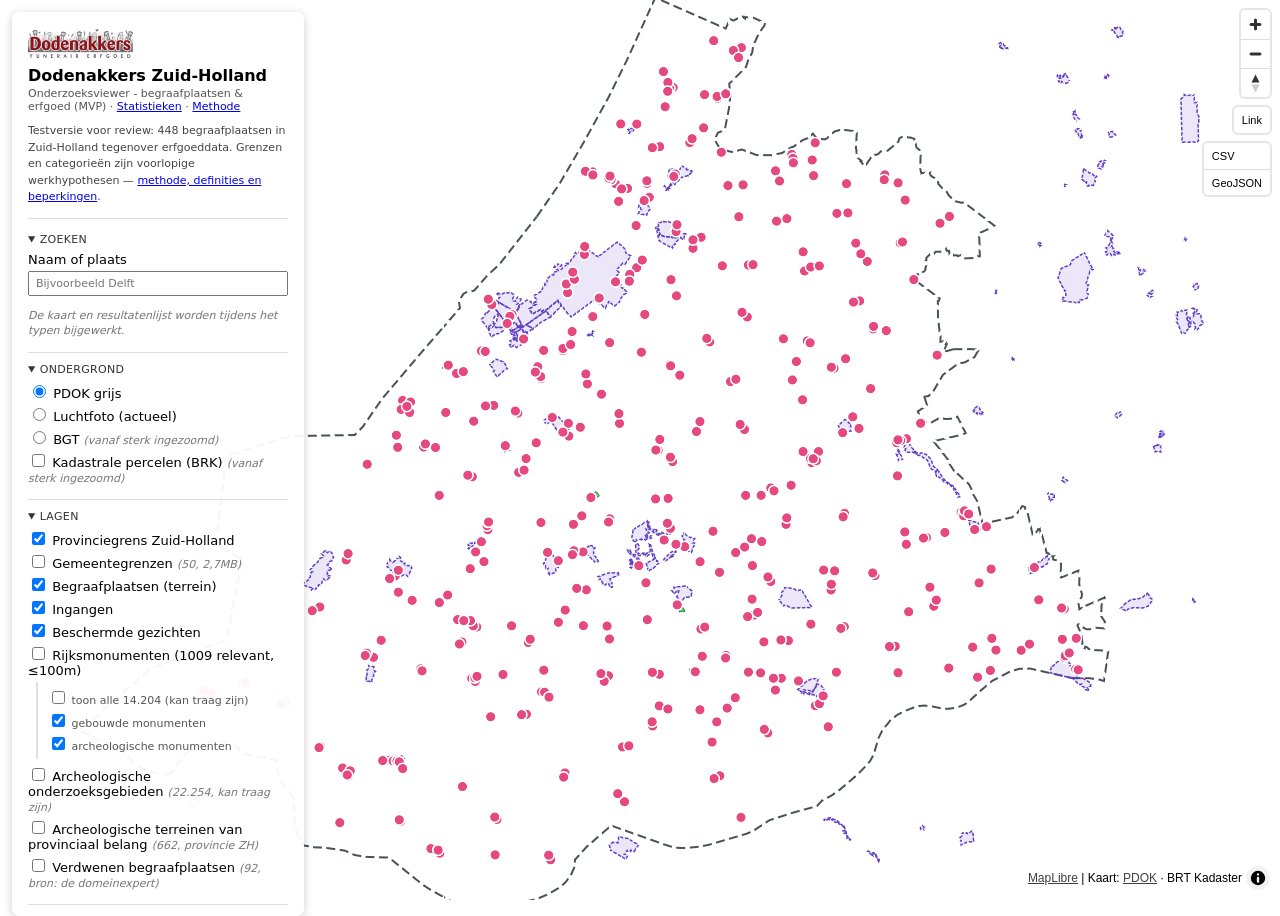
==== commit ceb3fcfe: "feat: licentie (CC BY 4.0), WCAG-heraudit en paneel-UX, popup-feedback verwerkt Vervolg op de beta-i" ====
--- a/src/index.html
+++ b/src/index.html
@@ -10,7 +10,7 @@
 </head>
 <body>
   <a class="skip-link" href="#panel">Ga naar het bedieningspaneel</a>
-  <div id="map" aria-label="Kaart van begraafplaatsen in Zuid-Holland"></div>
+  <div id="map" role="region" aria-label="Kaart van begraafplaatsen in Zuid-Holland"></div>
 
   <button id="panel-toggle" type="button" aria-label="Paneel sluiten" aria-expanded="true">&times;</button>
 
@@ -50,9 +50,11 @@
       <label><input type="checkbox" id="toggle-ingangen" checked /> Ingangen</label>
       <label><input type="checkbox" id="toggle-gezichten" checked /> Beschermde gezichten</label>
       <label><input type="checkbox" id="toggle-monumenten" /> Rijksmonumenten <span id="monumenten-count">(relevant)</span></label>
-      <label class="sub"><input type="checkbox" id="toggle-monumenten-alle" /> - toon alle 14.204 (kan traag zijn)</label>
-      <label class="sub"><input type="checkbox" id="toggle-monumenten-gebouwd" checked /> - gebouwde monumenten</label>
-      <label class="sub"><input type="checkbox" id="toggle-monumenten-archeologisch" checked /> - archeologische monumenten</label>
+      <div class="sub-group">
+        <label class="sub"><input type="checkbox" id="toggle-monumenten-alle" /> toon alle 14.204 (kan traag zijn)</label>
+        <label class="sub"><input type="checkbox" id="toggle-monumenten-gebouwd" checked /> gebouwde monumenten</label>
+        <label class="sub"><input type="checkbox" id="toggle-monumenten-archeologisch" checked /> archeologische monumenten</label>
+      </div>
       <label><input type="checkbox" id="toggle-onderzoeksgebieden" /> Archeologische onderzoeksgebieden <span class="hint">(22.254, kan traag zijn)</span></label>
       <label><input type="checkbox" id="toggle-chs-archeologie" /> Archeologische terreinen van provinciaal belang <span class="hint">(662, provincie ZH)</span></label>
       <label><input type="checkbox" id="toggle-verdwenen" /> Verdwenen begraafplaatsen <span class="hint">(92, bron: de domeinexpert)</span></label>
--- a/src/style.css
+++ b/src/style.css
@@ -223,9 +223,15 @@
 }
 
 #panel label.sub {
-  margin-left: 18px;
-  font-size: 11px;
-  color: #555;
+  margin-left: 0;
+  font-size: 11px;
+  color: #555;
+}
+
+.sub-group {
+  margin: 2px 0 6px 8px;
+  padding: 2px 0 2px 10px;
+  border-left: 2px solid #dee2e6;
 }
 
 .legend-item {
@@ -258,7 +264,7 @@
 }
 
 .swatch-provincie { border-color: #495057; border-style: dashed; }
-.swatch-gemeente { border-color: #868e96; border-style: dotted; }
+.swatch-gemeente { border-color: #495057; border-style: dotted; }
 .swatch-niet-geruimd { background: #40c057; }
 .swatch-geruimd { background: #a9713f; }
 .swatch-ingang { background: #e64980; }
@@ -530,7 +536,7 @@
 .warning-box strong {
   display: block;
   font-size: 15px;
-  color: #e8590c;
+  color: #be490a;
   margin-bottom: 6px;
 }
 
@@ -554,12 +560,12 @@
 
 .badge-concreet {
   background: #d3f9d8;
-  color: #2b8a3e;
+  color: #257836;
 }
 
 .badge-onzeker {
   background: #fff3bf;
-  color: #997404;
+  color: #866604;
 }
 
 .kandidaten-table .fragment-cell {
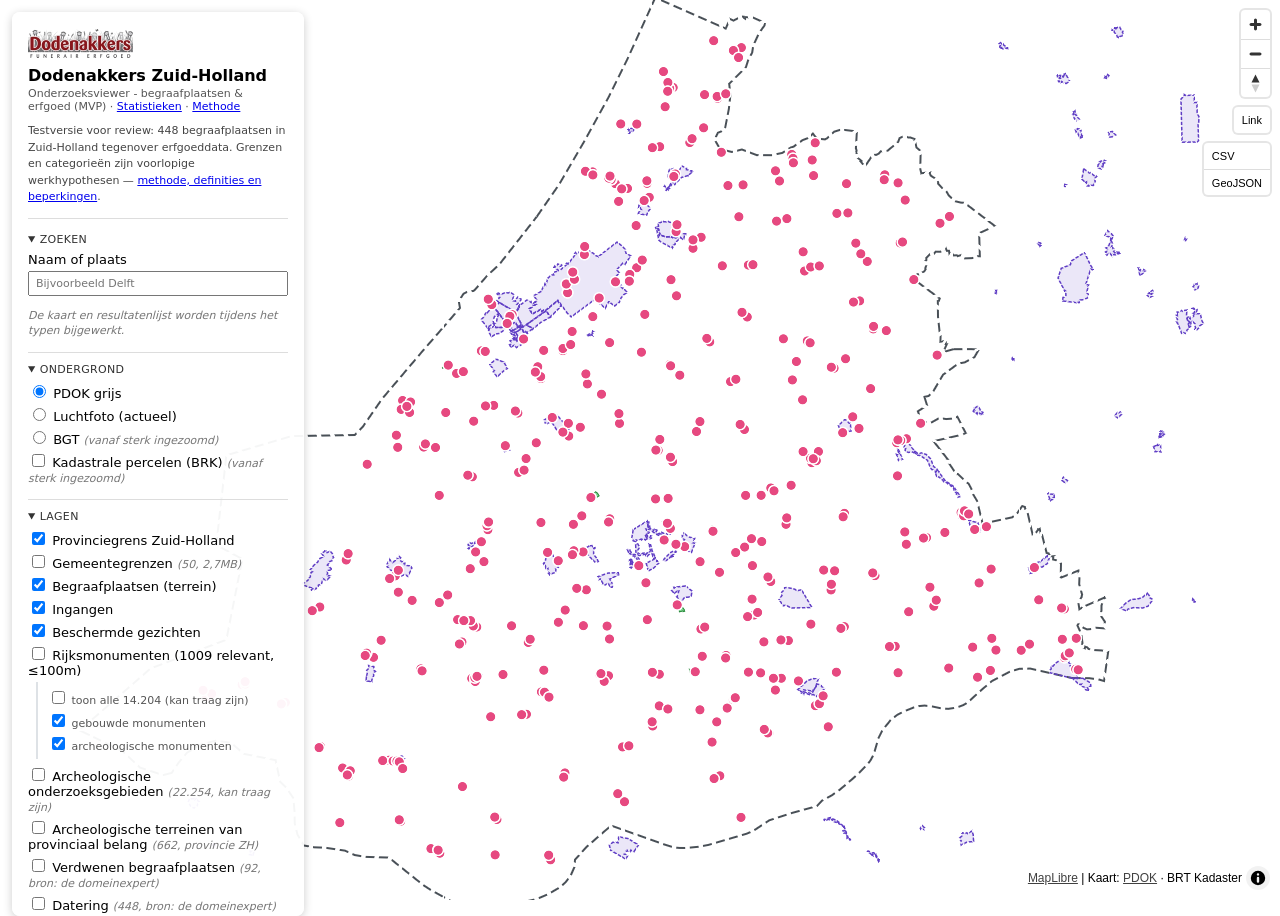
==== commit 3c287f79: "feat: datering-laag + jaartallen/periode-overzicht Nieuwe zelfstandige laag "Datering" op de kaart p" ====
--- a/src/index.html
+++ b/src/index.html
@@ -58,6 +58,7 @@
       <label><input type="checkbox" id="toggle-onderzoeksgebieden" /> Archeologische onderzoeksgebieden <span class="hint">(22.254, kan traag zijn)</span></label>
       <label><input type="checkbox" id="toggle-chs-archeologie" /> Archeologische terreinen van provinciaal belang <span class="hint">(662, provincie ZH)</span></label>
       <label><input type="checkbox" id="toggle-verdwenen" /> Verdwenen begraafplaatsen <span class="hint">(92, bron: de domeinexpert)</span></label>
+      <label><input type="checkbox" id="toggle-datering" /> Datering <span class="hint">(448, bron: de domeinexpert)</span></label>
     </details>
 
     <details class="panel-section" open>
@@ -109,6 +110,7 @@
       <div class="legend-item" data-layer="toggle-onderzoeksgebieden"><span class="swatch swatch-onderzoeksgebied"></span> Archeologisch onderzoeksgebied</div>
       <div class="legend-item" data-layer="toggle-chs-archeologie"><span class="swatch swatch-chs"></span> Archeologisch terrein van provinciaal belang</div>
       <div class="legend-item" data-layer="toggle-verdwenen"><span class="swatch dot swatch-verdwenen"></span> Verdwenen begraafplaats</div>
+      <div class="legend-item" data-layer="toggle-datering"><span class="swatch dot swatch-datering"></span> Datering</div>
       <p class="hint">Vervaagde items staan uit &mdash; vink de bijbehorende laag aan onder "Lagen" om ze te tonen.</p>
       <p class="hint">BGT en kadastrale percelen (BRK) tonen pas beeld vanaf sterk ingezoomd (straat-/pandniveau) &mdash; op provincie- of stadsschaal geeft PDOK daar bewust een lege tegel voor terug, geen storing.</p>
     </details>
--- a/src/style.css
+++ b/src/style.css
@@ -274,6 +274,7 @@
 .swatch-onderzoeksgebied { background: rgba(12, 133, 153, 0.2); border: 1px solid #0c8599; }
 .swatch-chs { background: rgba(153, 116, 4, 0.25); border: 1px solid #997404; }
 .swatch-verdwenen { background: #212529; }
+.swatch-datering { background: #9c36b5; }
 
 #functie-search,
 #search-naam-plaats {
@@ -508,6 +509,49 @@
   background: #f8f9fa;
 }
 
+.datering-histogram {
+  margin: 12px 0 20px;
+}
+
+.histogram-row {
+  display: grid;
+  grid-template-columns: 220px 1fr 48px;
+  align-items: center;
+  gap: 10px;
+  margin: 4px 0;
+  font-size: 12.5px;
+}
+
+.histogram-label {
+  text-align: right;
+  color: #495057;
+}
+
+.histogram-bar-wrap {
+  background: #f1f3f5;
+  border-radius: 3px;
+  height: 16px;
+  overflow: hidden;
+}
+
+.histogram-bar {
+  display: block;
+  height: 100%;
+  background: #1971c2;
+  border-radius: 3px;
+  min-width: 2px;
+}
+
+.histogram-count {
+  font-variant-numeric: tabular-nums;
+}
+
+@media (max-width: 700px) {
+  .histogram-row {
+    grid-template-columns: 130px 1fr 40px;
+  }
+}
+
 @media (max-width: 700px) {
   #stats {
     padding: 16px 12px 40px;
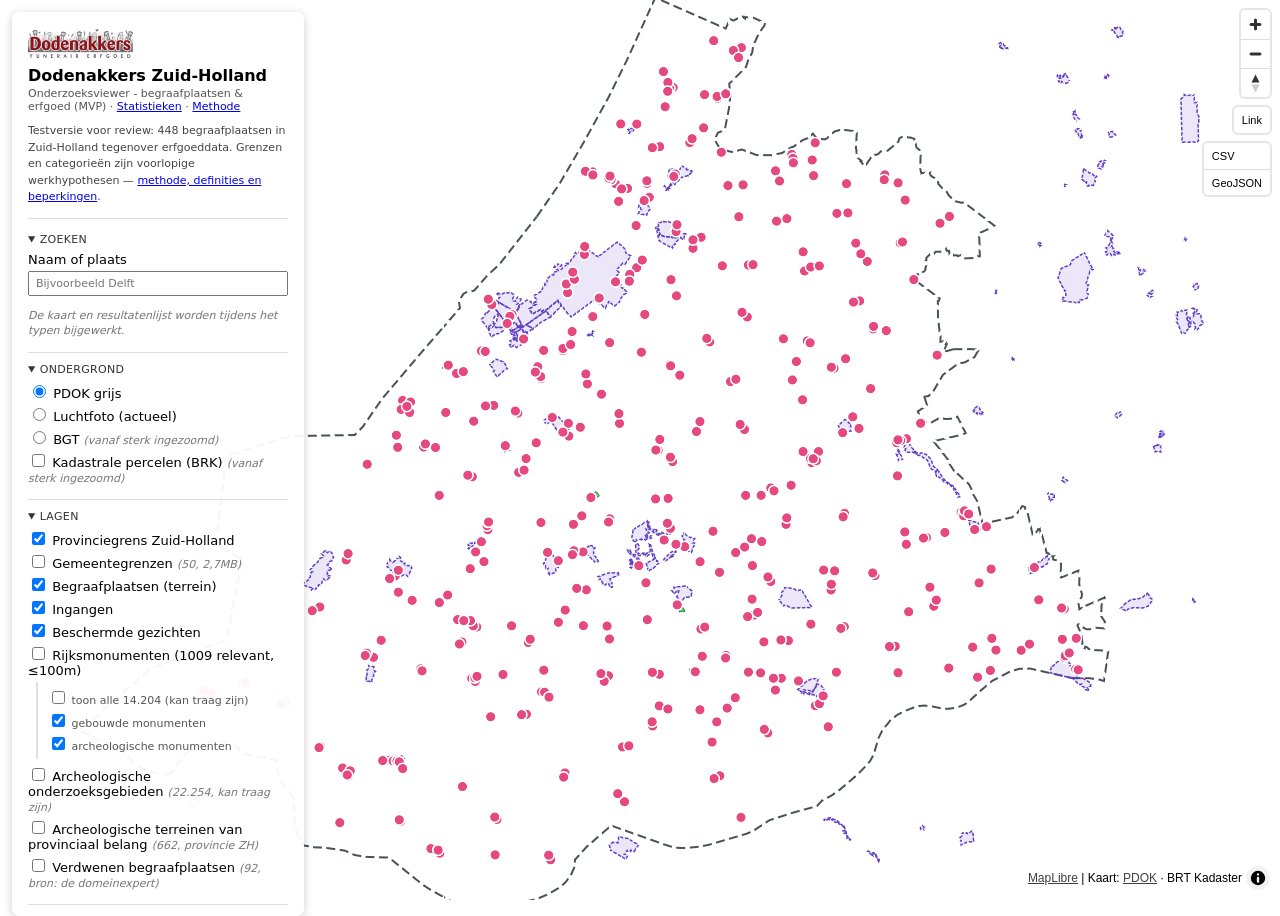
==== commit 675750a5: "feat: datering samengevoegd met begraafplaats-popup + klikbare periode-filter Rechtstreekse feedback" ====
--- a/src/index.html
+++ b/src/index.html
@@ -58,7 +58,6 @@
       <label><input type="checkbox" id="toggle-onderzoeksgebieden" /> Archeologische onderzoeksgebieden <span class="hint">(22.254, kan traag zijn)</span></label>
       <label><input type="checkbox" id="toggle-chs-archeologie" /> Archeologische terreinen van provinciaal belang <span class="hint">(662, provincie ZH)</span></label>
       <label><input type="checkbox" id="toggle-verdwenen" /> Verdwenen begraafplaatsen <span class="hint">(92, bron: de domeinexpert)</span></label>
-      <label><input type="checkbox" id="toggle-datering" /> Datering <span class="hint">(448, bron: de domeinexpert)</span></label>
     </details>
 
     <details class="panel-section" open>
@@ -78,6 +77,11 @@
         <input type="range" id="rm-threshold" min="0" max="2" step="1" value="2" aria-label="Drempelafstand rijksmonument-filter" />
         <span id="rm-threshold-label">&le;100m</span>
       </div>
+
+      <h3 class="filter-group-heading">Datering <span class="hint">(meerdere aanklikken toont ze samen)</span></h3>
+      <p class="hint">Jaartal/periode uit een aparte bron van de domeinexpert, gekoppeld op het dichtstbijzijnde adres (zie <a href="methode.html">methode</a>). 1829: vanaf dat jaar was begraven in en rond de kerk in steden wettelijk verboden, een keerpunt zichtbaar in de eerste twee balken.</p>
+      <div id="datering-filter"></div>
+      <p class="hint" id="datering-filter-summary"></p>
       <p class="hint threshold-hint">"Annex (grenst aan)" betekent grenscontact, ongeacht deze drempel &mdash; de drempel bepaalt alleen tot hoever losstaande (niet-rakende) monumenten worden meegeteld.</p>
     </details>
 
@@ -110,7 +114,6 @@
       <div class="legend-item" data-layer="toggle-onderzoeksgebieden"><span class="swatch swatch-onderzoeksgebied"></span> Archeologisch onderzoeksgebied</div>
       <div class="legend-item" data-layer="toggle-chs-archeologie"><span class="swatch swatch-chs"></span> Archeologisch terrein van provinciaal belang</div>
       <div class="legend-item" data-layer="toggle-verdwenen"><span class="swatch dot swatch-verdwenen"></span> Verdwenen begraafplaats</div>
-      <div class="legend-item" data-layer="toggle-datering"><span class="swatch dot swatch-datering"></span> Datering</div>
       <p class="hint">Vervaagde items staan uit &mdash; vink de bijbehorende laag aan onder "Lagen" om ze te tonen.</p>
       <p class="hint">BGT en kadastrale percelen (BRK) tonen pas beeld vanaf sterk ingezoomd (straat-/pandniveau) &mdash; op provincie- of stadsschaal geeft PDOK daar bewust een lege tegel voor terug, geen storing.</p>
     </details>
--- a/src/style.css
+++ b/src/style.css
@@ -274,7 +274,6 @@
 .swatch-onderzoeksgebied { background: rgba(12, 133, 153, 0.2); border: 1px solid #0c8599; }
 .swatch-chs { background: rgba(153, 116, 4, 0.25); border: 1px solid #997404; }
 .swatch-verdwenen { background: #212529; }
-.swatch-datering { background: #9c36b5; }
 
 #functie-search,
 #search-naam-plaats {
@@ -546,6 +545,65 @@
   font-variant-numeric: tabular-nums;
 }
 
+/* Klikbare balkjes in het filterpaneel (Datering), i.p.v. de statische
+   balkjes op de statistiekenpagina hierboven -- veel smaller paneel, dus
+   eigen, kleinere kolombreedtes. */
+#datering-filter {
+  margin: 4px 0 6px;
+}
+
+.histogram-row-button {
+  display: grid;
+  grid-template-columns: 62px 1fr 26px;
+  align-items: center;
+  gap: 6px;
+  width: 100%;
+  box-sizing: border-box;
+  margin: 2px 0;
+  padding: 3px 4px;
+  border: none;
+  border-radius: 4px;
+  background: none;
+  font: inherit;
+  font-size: 11px;
+  text-align: inherit;
+  color: inherit;
+  cursor: pointer;
+}
+
+.histogram-row-button:hover {
+  background: #f1f3f5;
+}
+
+.histogram-row-button .histogram-label {
+  font-size: 11px;
+}
+
+.histogram-row-button .histogram-bar-wrap {
+  height: 12px;
+}
+
+.histogram-row-button .histogram-bar {
+  background: #adb5bd;
+}
+
+.histogram-row-button[aria-pressed="true"] {
+  background: #e7f0fb;
+  font-weight: 600;
+}
+
+.histogram-row-button[aria-pressed="true"] .histogram-label {
+  color: #1971c2;
+}
+
+.histogram-row-button[aria-pressed="true"] .histogram-label::after {
+  content: " ✓";
+}
+
+.histogram-row-button[aria-pressed="true"] .histogram-bar {
+  background: #1971c2;
+}
+
 @media (max-width: 700px) {
   .histogram-row {
     grid-template-columns: 130px 1fr 40px;
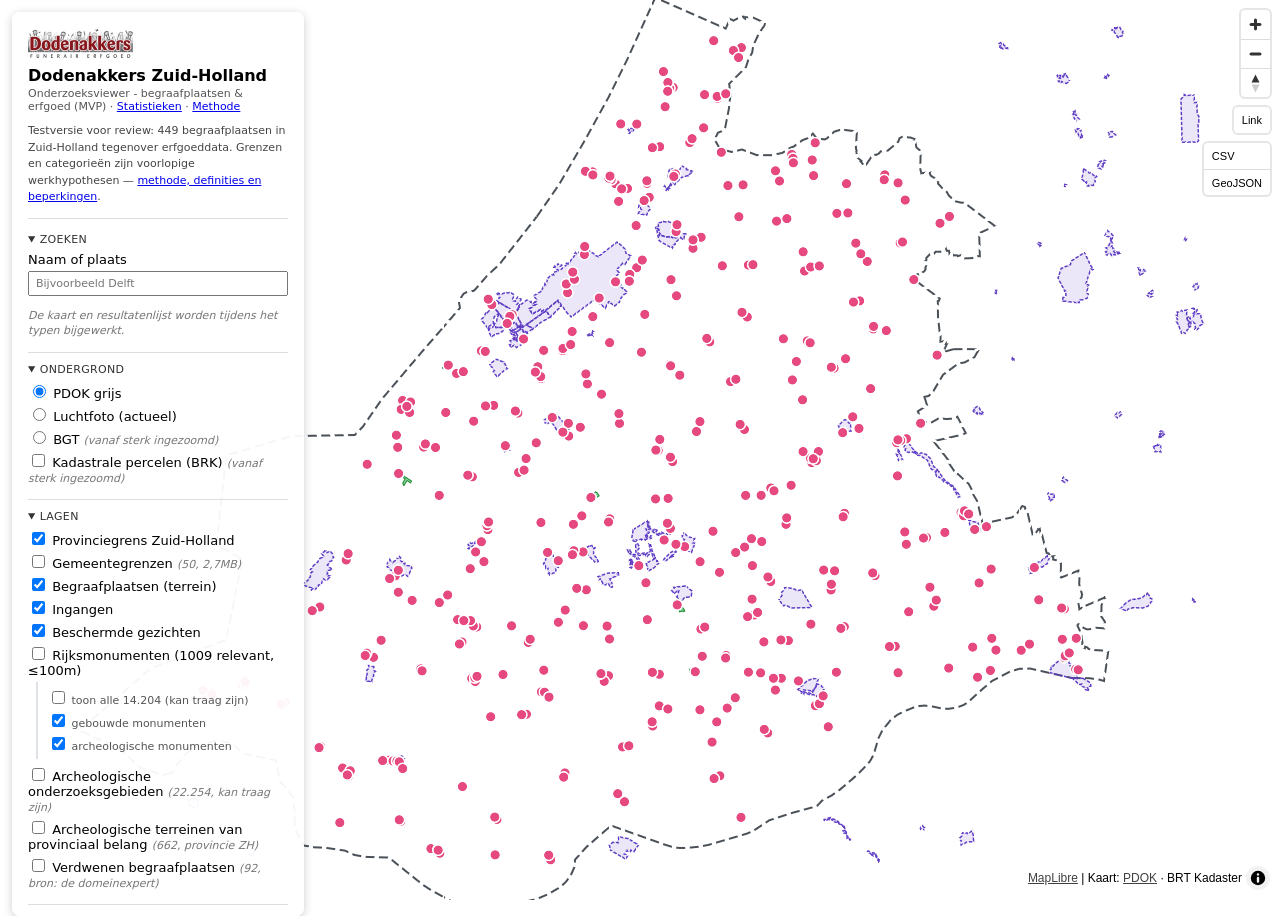
==== commit 289f0d6f: "feat: Natuurbegraafplaats Staelduinen toegevoegd (448 -> 449) Nieuwe kmz van de domeinexpert: Natuur" ====
--- a/src/index.html
+++ b/src/index.html
@@ -4,6 +4,16 @@
   <meta charset="utf-8" />
   <title>Dodenakkers Zuid-Holland - onderzoeksviewer</title>
   <meta name="viewport" content="width=device-width, initial-scale=1" />
+  <meta name="description" content="Onderzoeksviewer voor de 449 begraafplaatsen van Zuid-Holland: ligging, oppervlakte, status, datering en relatie tot beschermd erfgoed op één kaart." />
+  <link rel="canonical" href="https://dodenakkers-zh.pages.dev/" />
+  <meta property="og:type" content="website" />
+  <meta property="og:site_name" content="Dodenakkers Zuid-Holland" />
+  <meta property="og:title" content="Dodenakkers Zuid-Holland - onderzoeksviewer" />
+  <meta property="og:description" content="Onderzoeksviewer voor de 449 begraafplaatsen van Zuid-Holland: ligging, oppervlakte, status, datering en relatie tot beschermd erfgoed op één kaart." />
+  <meta property="og:url" content="https://dodenakkers-zh.pages.dev/" />
+  <meta property="og:image" content="https://dodenakkers-zh.pages.dev/images/Dodenakkers-logo-68015ff5.webp" />
+  <meta property="og:locale" content="nl_NL" />
+  <meta name="twitter:card" content="summary" />
   <link rel="icon" href="../images/Dodenakkers-logo-68015ff5.webp" type="image/webp" />
   <link rel="stylesheet" href="vendor/maplibre-gl/maplibre-gl.css" />
   <link rel="stylesheet" href="style.css" />
@@ -21,7 +31,7 @@
     <h1>Dodenakkers Zuid-Holland</h1>
     <p class="subtitle">Onderzoeksviewer - begraafplaatsen &amp; erfgoed (MVP) &middot; <a href="statistieken.html">Statistieken</a> &middot; <a href="methode.html">Methode</a></p>
     <p class="intro">
-      Testversie voor review: 448 begraafplaatsen in Zuid-Holland tegenover erfgoeddata.
+      Testversie voor review: 449 begraafplaatsen in Zuid-Holland tegenover erfgoeddata.
       Grenzen en categorieën zijn voorlopige werkhypothesen &mdash;
       <a href="methode.html">methode, definities en beperkingen</a>.
     </p>
@@ -65,11 +75,11 @@
       <p class="filter-summary" id="filter-summary" aria-live="polite" aria-atomic="true"></p>
       <button type="button" id="filter-reset">Wis filters</button>
 
-      <h3 class="filter-group-heading">Status <span class="hint">(meerdere aanvinken toont ze samen)</span></h3>
+      <h2 class="filter-group-heading">Status <span class="hint">(meerdere aanvinken toont ze samen)</span></h2>
       <label><input type="checkbox" id="filter-niet-geruimd" /> Niet-geruimd <span class="count" id="count-filter-niet-geruimd"></span></label>
       <label><input type="checkbox" id="filter-geruimd" /> Geruimd <span class="count" id="count-filter-geruimd"></span></label>
 
-      <h3 class="filter-group-heading">Erfgoedrelatie <span class="hint">(meerdere aanvinken versmalt de selectie)</span></h3>
+      <h2 class="filter-group-heading">Erfgoedrelatie <span class="hint">(meerdere aanvinken versmalt de selectie)</span></h2>
       <label><input type="checkbox" id="filter-gezicht" /> Binnen/overlapt beschermd gezicht <span class="count" id="count-filter-gezicht"></span></label>
       <label><input type="checkbox" id="filter-archeologie" /> Overlapt archeologisch rijksmonument <span class="count" id="count-filter-archeologie"></span></label>
       <label><input type="checkbox" id="filter-rijksmonument" /> Rijksmonument op/nabij terrein <span class="count" id="count-filter-rijksmonument"></span></label>
@@ -78,7 +88,7 @@
         <span id="rm-threshold-label">&le;100m</span>
       </div>
 
-      <h3 class="filter-group-heading">Datering <span class="hint">(meerdere aanklikken toont ze samen)</span></h3>
+      <h2 class="filter-group-heading">Datering <span class="hint">(meerdere aanklikken toont ze samen)</span></h2>
       <p class="hint">Jaartal/periode uit een aparte bron van de domeinexpert, gekoppeld op het dichtstbijzijnde adres (zie <a href="methode.html">methode</a>). 1829: vanaf dat jaar was begraven in en rond de kerk in steden wettelijk verboden, een keerpunt zichtbaar in de eerste twee balken.</p>
       <div id="datering-filter"></div>
       <p class="hint" id="datering-filter-summary"></p>
--- a/src/style.css
+++ b/src/style.css
@@ -617,6 +617,20 @@
   .stats-header .logo {
     height: 32px;
   }
+  .stats-kv {
+    /* max-content dt's force the page wider than the viewport on long
+       Nederlandse labels (bv. "Begraafplaatsen binnen/overlappend een
+       beschermd gezicht") -- stapel term/waarde i.p.v. naast elkaar, en
+       laat de dt weer afbreken (elders bewust nowrap, hier niet houdbaar). */
+    grid-template-columns: 1fr;
+    row-gap: 2px;
+  }
+  .stats-kv dt {
+    white-space: normal;
+  }
+  .stats-kv dd {
+    margin-bottom: 8px;
+  }
 }
 
 /* --- Kandidaat-begraafplaatsen (src/kandidaten.html, EXPERIMENTEEL) --- */
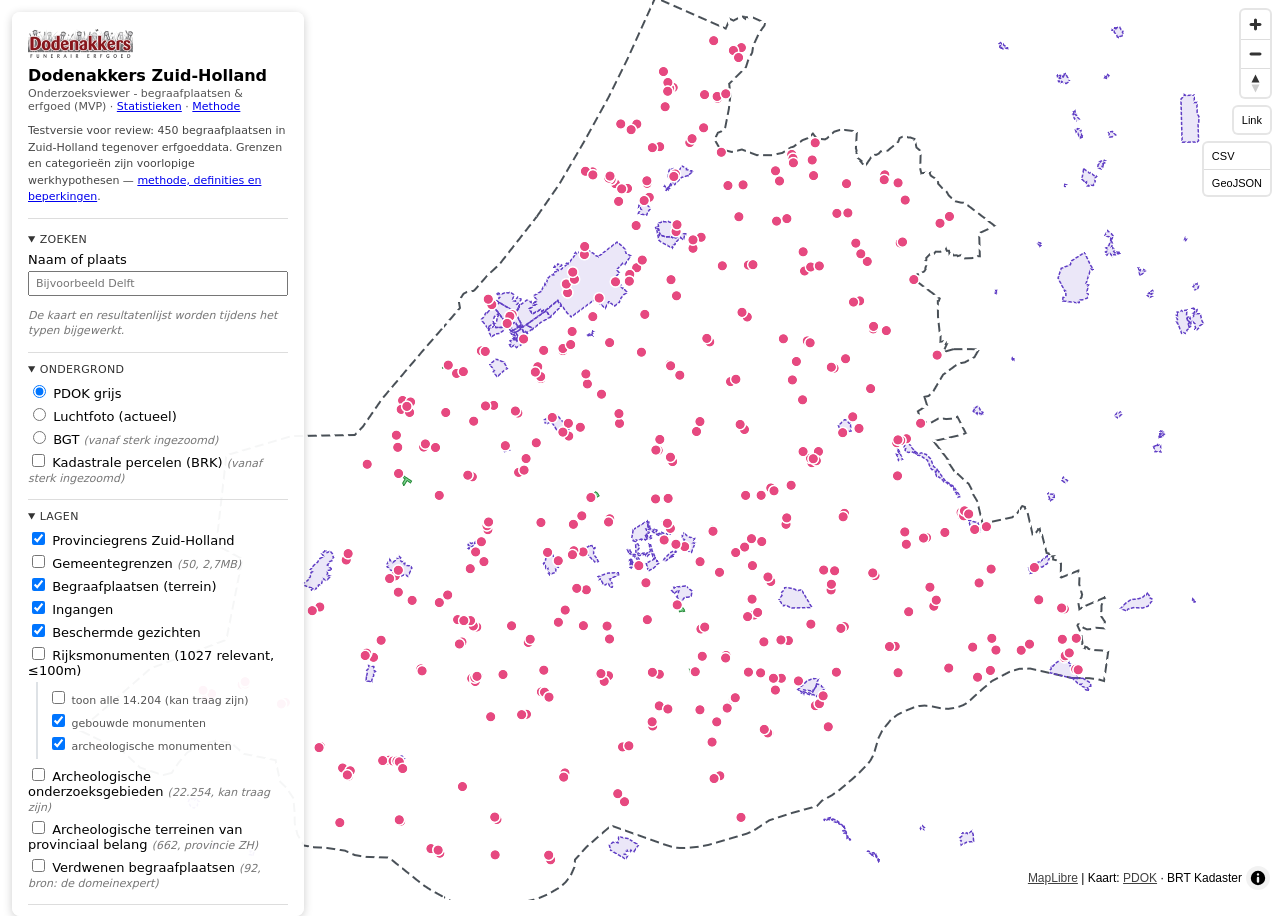
==== commit eae113ea: "chore: review nieuwe bestanden" ====
--- a/src/index.html
+++ b/src/index.html
@@ -4,12 +4,12 @@
   <meta charset="utf-8" />
   <title>Dodenakkers Zuid-Holland - onderzoeksviewer</title>
   <meta name="viewport" content="width=device-width, initial-scale=1" />
-  <meta name="description" content="Onderzoeksviewer voor de 449 begraafplaatsen van Zuid-Holland: ligging, oppervlakte, status, datering en relatie tot beschermd erfgoed op één kaart." />
+  <meta name="description" content="Onderzoeksviewer voor de 450 begraafplaatsen van Zuid-Holland: ligging, oppervlakte, status, datering en relatie tot beschermd erfgoed op één kaart." />
   <link rel="canonical" href="https://dodenakkers-zh.pages.dev/" />
   <meta property="og:type" content="website" />
   <meta property="og:site_name" content="Dodenakkers Zuid-Holland" />
   <meta property="og:title" content="Dodenakkers Zuid-Holland - onderzoeksviewer" />
-  <meta property="og:description" content="Onderzoeksviewer voor de 449 begraafplaatsen van Zuid-Holland: ligging, oppervlakte, status, datering en relatie tot beschermd erfgoed op één kaart." />
+  <meta property="og:description" content="Onderzoeksviewer voor de 450 begraafplaatsen van Zuid-Holland: ligging, oppervlakte, status, datering en relatie tot beschermd erfgoed op één kaart." />
   <meta property="og:url" content="https://dodenakkers-zh.pages.dev/" />
   <meta property="og:image" content="https://dodenakkers-zh.pages.dev/images/Dodenakkers-logo-68015ff5.webp" />
   <meta property="og:locale" content="nl_NL" />
@@ -31,7 +31,7 @@
     <h1>Dodenakkers Zuid-Holland</h1>
     <p class="subtitle">Onderzoeksviewer - begraafplaatsen &amp; erfgoed (MVP) &middot; <a href="statistieken.html">Statistieken</a> &middot; <a href="methode.html">Methode</a></p>
     <p class="intro">
-      Testversie voor review: 449 begraafplaatsen in Zuid-Holland tegenover erfgoeddata.
+      Testversie voor review: 450 begraafplaatsen in Zuid-Holland tegenover erfgoeddata.
       Grenzen en categorieën zijn voorlopige werkhypothesen &mdash;
       <a href="methode.html">methode, definities en beperkingen</a>.
     </p>
